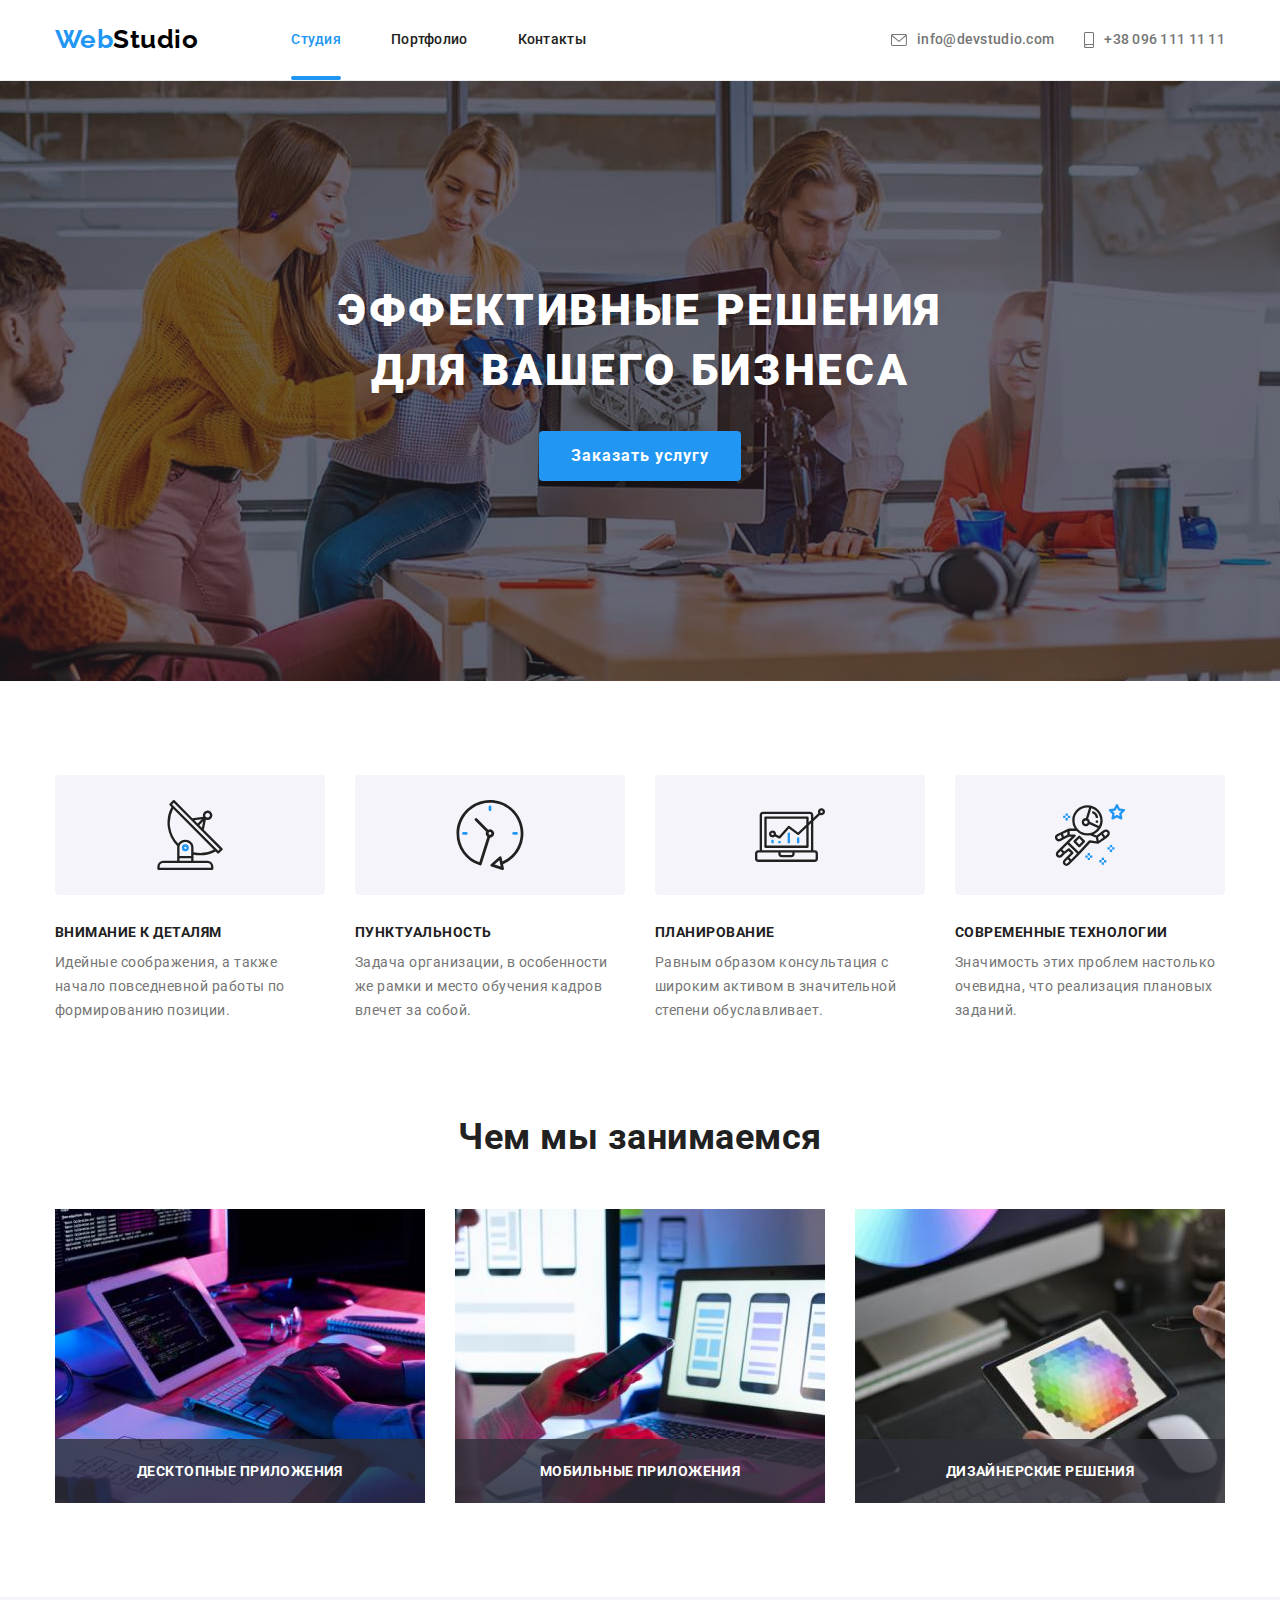
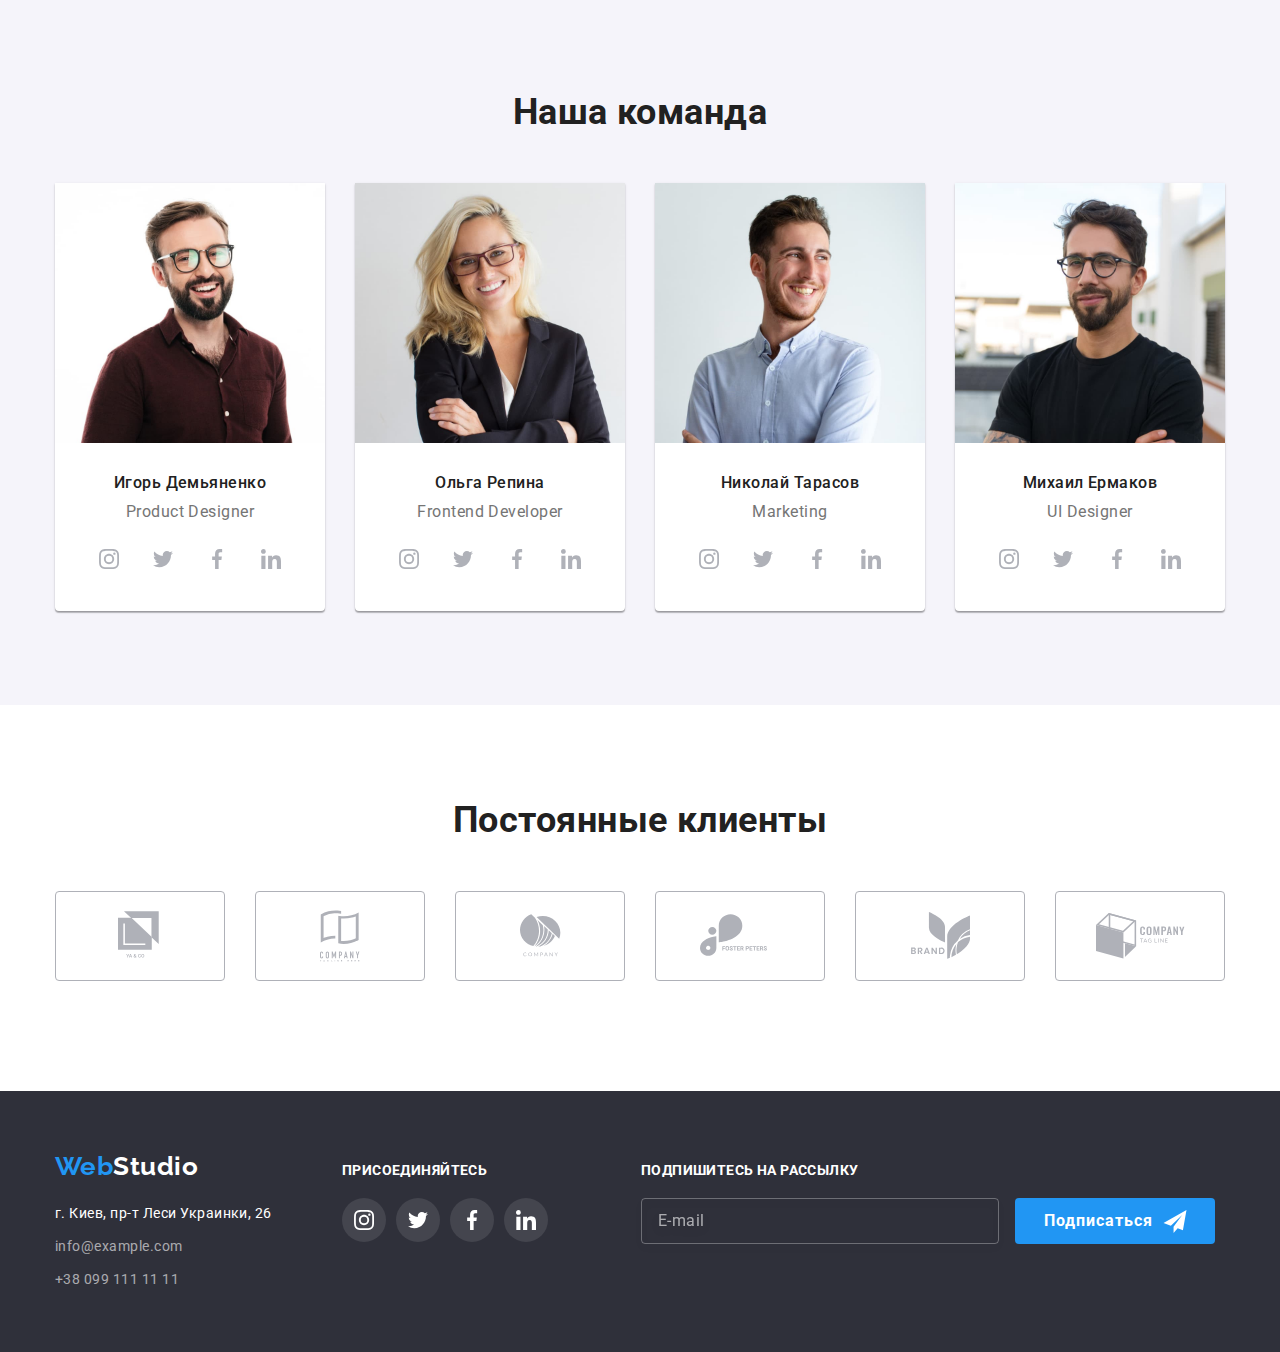
==== index.html @ d8171cb7 "Copy files from homework №6" ====
<!DOCTYPE html>
<html lang="ru">
  <head>
    <meta charset="UTF-8" />
    <meta name="viewport" content="width=device-width, initial-scale=1.0" />
    <meta http-equiv="X-UA-Compatible" content="IE=Edge" />
    <title>Студия</title>
    <link rel="preconnect" href="https://fonts.gstatic.com" />
    <link
      href="https://fonts.googleapis.com/css2?family=Raleway:wght@700&family=Roboto:wght@400;500;700;900&display=swap"
      rel="stylesheet"
    />
    <link
      rel="stylesheet"
      href="https://cdnjs.cloudflare.com/ajax/libs/modern-normalize/1.0.0/modern-normalize.min.css"
    />
    <link rel="stylesheet" href="./css/styles.css" />
  </head>

  <body>
    <header class="header">
      <div class="container">
        <nav class="navigation">
          <a class="logo" id="logo" href="#logo"
            >Web<span class="logo-studio">Studio</span></a
          >
          <ul class="navigation-list">
            <li>
              <a class="navigation-studia current" href="./index.html"
                >Студия</a
              >
            </li>
            <li>
              <a class="navigation-portfolio" href="./portfolio.html"
                >Портфолио</a
              >
            </li>
            <li>
              <a class="navigation-contacts" href="#contacts">Контакты</a>
            </li>
          </ul>
        </nav>

        <ul class="header-contacts-list">
          <li>
            <a class="header-mail" href="mailto:info@devstudio.com">
              <svg class="icon" width="16" height="12">
                <use href="./images/icons.svg#icon-mail"></use>
              </svg>
              info@devstudio.com
            </a>
          </li>
          <li>
            <a class="header-tel" href="tel:+380961111111">
              <svg class="icon" width="10" height="16">
                <use href="./images/icons.svg#icon-smartphone"></use>
              </svg>
              +38 096 111 11 11
            </a>
          </li>
        </ul>
      </div>
    </header>

    <main>
      <section class="hero">
        <div class="container">
          <h1 class="hero-title">
            Эффективные решения <br />для вашего бизнеса
          </h1>
          <button
            class="hero-button"
            type="button"
            aria-label="Форма заказа услуги"
            data-modal-open
          >
            Заказать услугу
          </button>
        </div>
      </section>

      <section class="advantages">
        <div class="container">
          <!-- Скрытый заголовок -->
          <h2 class="visually-hidden">Наши преимущества</h2>

          <ul class="advantages-list">
            <li class="observation">
              <div class="svg-container">
                <svg class="icon" width="70" height="70">
                  <use href="./images/icons.svg#icon-antenna"></use>
                </svg>
              </div>
              <h3 class="observation-title">Внимание к деталям</h3>
              <p class="observation-text">
                Идейные соображения, а также начало повседневной работы по
                формированию позиции.
              </p>
            </li>
            <li class="punctuality">
              <div class="svg-container">
                <svg class="icon" width="70" height="70">
                  <use href="./images/icons.svg#icon-clock"></use>
                </svg>
              </div>
              <h3 class="punctuality-title">Пунктуальность</h3>
              <p class="punctuality-text">
                Задача организации, в особенности же рамки и место обучения
                кадров влечет за собой.
              </p>
            </li>
            <li class="planning">
              <div class="svg-container">
                <svg class="icon" width="70" height="70">
                  <use href="./images/icons.svg#icon-diagram"></use>
                </svg>
              </div>
              <h3 class="planning-title">Планирование</h3>
              <p class="planning-text">
                Равным образом консультация с широким активом в значительной
                степени обуславливает.
              </p>
            </li>
            <li class="technologies">
              <div class="svg-container">
                <svg class="icon" width="70" height="70">
                  <use href="./images/icons.svg#icon-astronaut"></use>
                </svg>
              </div>
              <h3 class="technologies-title">Современные технологии</h3>
              <p class="technologies-text">
                Значимость этих проблем настолько очевидна, что реализация
                плановых заданий.
              </p>
            </li>
          </ul>
        </div>
      </section>

      <section class="case">
        <div class="container">
          <h2 class="case-title">Чем мы занимаемся</h2>
          <ul class="case-list">
            <li>
              <div class="thumb">
                <img src="images/programming.jpg" alt="верстка" width="370" />
              </div>

              <!-- <div class="sign"> -->
              <h3 class="sign">Десктопные приложения</h3>
              <!-- </div> -->
            </li>

            <li>
              <div class="thumb">
                <img src="images/interface.jpg" alt="адаптация" width="370" />
              </div>

              <!-- <div class="sign"> -->
              <h3 class="sign">Мобильные приложения</h3>
              <!-- </div> -->
            </li>

            <li>
              <div class="thumb">
                <img src="images/design.jpg" alt="дизайн" width="370" />
              </div>

              <!-- <div class="sign"> -->
              <h3 class="sign">Дизайнерские решения</h3>
              <!-- </div> -->
            </li>
          </ul>
        </div>
      </section>

      <section class="team">
        <div class="container">
          <h2 class="team-title">Наша команда</h2>
          <ul class="team-list">
            <li class="person">
              <div class="person-thumb">
                <img
                  class="avatar"
                  src="images/avatar-igordemyanenko.jpg"
                  alt="ава Ігорь Демьяненко"
                  width="270"
                />
              </div>

              <div class="person-container">
                <h3 class="name">Игорь Демьяненко</h3>
                <p class="position">Product Designer</p>
                <ul class="social-networks-list">
                  <li>
                    <a
                      class="svg-container"
                      href="https://www.instagram.com/"
                      target="_blank"
                      rel="noreferrer noopener"
                    >
                      <svg class="icon" width="20" height="20">
                        <use href="./images/icons.svg#icon-instagram"></use>
                      </svg>
                    </a>
                  </li>
                  <li>
                    <a
                      class="svg-container"
                      href="https://twitter.com/"
                      target="_blank"
                      rel="noreferrer noopener"
                    >
                      <svg class="icon" width="20" height="20">
                        <use href="./images/icons.svg#icon-twitter"></use>
                      </svg>
                    </a>
                  </li>
                  <li>
                    <a
                      class="svg-container"
                      href="https://www.facebook.com/"
                      target="_blank"
                      rel="noreferrer noopener"
                    >
                      <svg class="icon" width="20" height="20">
                        <use href="./images/icons.svg#icon-facebook"></use>
                      </svg>
                    </a>
                  </li>
                  <li>
                    <a
                      class="svg-container"
                      href="https://www.linkedin.com/"
                      target="_blank"
                      rel="noreferrer noopener"
                    >
                      <svg class="icon" width="20" height="20">
                        <use href="./images/icons.svg#icon-linkedin"></use>
                      </svg>
                    </a>
                  </li>
                </ul>
              </div>
            </li>

            <li class="person">
              <div class="person-thumb">
                <img
                  class="avatar"
                  src="images/avatar-olgarepina.jpg"
                  alt="ава Ольга Репина"
                  width="270"
                />
              </div>

              <div class="person-container">
                <h3 class="name">Ольга Репина</h3>
                <p class="position">Frontend Developer</p>
                <ul class="social-networks-list">
                  <li>
                    <a
                      class="svg-container"
                      href="https://www.instagram.com/"
                      target="_blank"
                      rel="noreferrer noopener"
                    >
                      <svg class="icon" width="20" height="20">
                        <use href="./images/icons.svg#icon-instagram"></use>
                      </svg>
                    </a>
                  </li>
                  <li>
                    <a
                      class="svg-container"
                      href="https://twitter.com/"
                      target="_blank"
                      rel="noreferrer noopener"
                    >
                      <svg class="icon" width="20" height="20">
                        <use href="./images/icons.svg#icon-twitter"></use>
                      </svg>
                    </a>
                  </li>
                  <li>
                    <a
                      class="svg-container"
                      href="https://www.facebook.com/"
                      target="_blank"
                      rel="noreferrer noopener"
                    >
                      <svg class="icon" width="20" height="20">
                        <use href="./images/icons.svg#icon-facebook"></use>
                      </svg>
                    </a>
                  </li>
                  <li>
                    <a
                      class="svg-container"
                      href="https://www.linkedin.com/"
                      target="_blank"
                      rel="noreferrer noopener"
                    >
                      <svg class="icon" width="20" height="20">
                        <use href="./images/icons.svg#icon-linkedin"></use>
                      </svg>
                    </a>
                  </li>
                </ul>
              </div>
            </li>

            <li class="person">
              <div class="person-thumb">
                <img
                  class="avatar"
                  src="images/avatar-nikolaytarasov.jpg"
                  alt="ава Николай Тарасов"
                  width="270"
                />
              </div>

              <div class="person-container">
                <h3 class="name">Николай Тарасов</h3>
                <p class="position">Marketing</p>
                <ul class="social-networks-list">
                  <li>
                    <a
                      class="svg-container"
                      href="https://www.instagram.com/"
                      target="_blank"
                      rel="noreferrer noopener"
                    >
                      <svg class="icon" width="20" height="20">
                        <use href="./images/icons.svg#icon-instagram"></use>
                      </svg>
                    </a>
                  </li>
                  <li>
                    <a
                      class="svg-container"
                      href="https://twitter.com/"
                      target="_blank"
                      rel="noreferrer noopener"
                    >
                      <svg class="icon" width="20" height="20">
                        <use href="./images/icons.svg#icon-twitter"></use>
                      </svg>
                    </a>
                  </li>
                  <li>
                    <a
                      class="svg-container"
                      href="https://www.facebook.com/"
                      target="_blank"
                      rel="noreferrer noopener"
                    >
                      <svg class="icon" width="20" height="20">
                        <use href="./images/icons.svg#icon-facebook"></use>
                      </svg>
                    </a>
                  </li>
                  <li>
                    <a
                      class="svg-container"
                      href="https://www.linkedin.com/"
                      target="_blank"
                      rel="noreferrer noopener"
                    >
                      <svg class="icon" width="20" height="20">
                        <use href="./images/icons.svg#icon-linkedin"></use>
                      </svg>
                    </a>
                  </li>
                </ul>
              </div>
            </li>

            <li class="person">
              <div class="person-thumb">
                <img
                  class="avatar"
                  src="images/avatar-mihailermakov.jpg"
                  alt="ава Михаил Ермаков"
                  width="270"
                />
              </div>

              <div class="person-container">
                <h3 class="name">Михаил Ермаков</h3>
                <p class="position">UI Designer</p>
                <ul class="social-networks-list">
                  <li>
                    <a
                      class="svg-container"
                      href="https://www.instagram.com/"
                      target="_blank"
                      rel="noreferrer noopener"
                    >
                      <svg class="icon" width="20" height="20">
                        <use href="./images/icons.svg#icon-instagram"></use>
                      </svg>
                    </a>
                  </li>
                  <li>
                    <a
                      class="svg-container"
                      href="https://twitter.com/"
                      target="_blank"
                      rel="noreferrer noopener"
                    >
                      <svg class="icon" width="20" height="20">
                        <use href="./images/icons.svg#icon-twitter"></use>
                      </svg>
                    </a>
                  </li>
                  <li>
                    <a
                      class="svg-container"
                      href="https://www.facebook.com/"
                      target="_blank"
                      rel="noreferrer noopener"
                    >
                      <svg class="icon" width="20" height="20">
                        <use href="./images/icons.svg#icon-facebook"></use>
                      </svg>
                    </a>
                  </li>
                  <li>
                    <a
                      class="svg-container"
                      href="https://www.linkedin.com/"
                      target="_blank"
                      rel="noreferrer noopener"
                    >
                      <svg class="icon" width="20" height="20">
                        <use href="./images/icons.svg#icon-linkedin"></use>
                      </svg>
                    </a>
                  </li>
                </ul>
              </div>
            </li>
          </ul>
        </div>
      </section>
    </main>

    <section class="clients">
      <div class="container">
        <h2 class="clients-title">Постоянные клиенты</h2>
        <ul class="clients-list">
          <li>
            <a
              class="svg-container"
              href=""
              target="_blank"
              rel="noreferrer noopener"
            >
              <svg class="icon" width="45" height="50">
                <use href="./images/icons.svg#logo-yaco"></use>
              </svg>
            </a>
          </li>
          <li>
            <a
              class="svg-container"
              href=""
              target="_blank"
              rel="noreferrer noopener"
            >
              <svg class="icon" width="40" height="52">
                <use href="./images/icons.svg#logo-tagline-here"></use>
              </svg>
            </a>
          </li>
          <li>
            <a
              class="svg-container"
              href=""
              target="_blank"
              rel="noreferrer noopener"
            >
              <svg class="icon" width="41" height="43">
                <use href="./images/icons.svg#logo-company"></use>
              </svg>
            </a>
          </li>
          <li>
            <a
              class="svg-container"
              href=""
              target="_blank"
              rel="noreferrer noopener"
            >
              <svg class="icon" width="80" height="43">
                <use href="./images/icons.svg#logo-foster-peters"></use>
              </svg>
            </a>
          </li>
          <li>
            <a
              class="svg-container"
              href=""
              target="_blank"
              rel="noreferrer noopener"
            >
              <svg class="icon" width="59" height="47">
                <use href="./images/icons.svg#logo-brand"></use>
              </svg>
            </a>
          </li>
          <li>
            <a
              class="svg-container"
              href=""
              target="_blank"
              rel="noreferrer noopener"
            >
              <svg class="icon" width="89" height="46">
                <use href="./images/icons.svg#logo-tag-line"></use>
              </svg>
            </a>
          </li>
        </ul>
      </div>
    </section>

    <footer class="footer" id="contacts">
      <div class="container">
        <div class="address-container">
          <a class="logo" href="#logo"
            >Web<span class="logo-studio">Studio</span>
          </a>
          <address class="address">
            г. Киев, пр-т Леси Украинки, 26
            <ul class="footer-contacts-list">
              <li>
                <a class="address-mail" href="mailto:info@example.com">
                  info@example.com
                </a>
              </li>
              <li>
                <a class="address-tel" href="tel:+380991111111">
                  +38 099 111 11 11
                </a>
              </li>
            </ul>
          </address>
        </div>
        <div class="agitation-container">
          <p class="agitation-title"><b>Присоединяйтесь</b></p>
          <ul class="social-networks-list">
            <li>
              <a
                class="svg-container"
                href="https://www.instagram.com/"
                target="_blank"
                rel="noreferrer noopener"
              >
                <svg class="icon" width="20" height="20">
                  <use href="./images/icons.svg#icon-instagram"></use>
                </svg>
              </a>
            </li>
            <li>
              <a
                class="svg-container"
                href="https://twitter.com/"
                target="_blank"
                rel="noreferrer noopener"
              >
                <svg class="icon" width="20" height="20">
                  <use href="./images/icons.svg#icon-twitter"></use>
                </svg>
              </a>
            </li>
            <li>
              <a
                class="svg-container"
                href="https://www.facebook.com/"
                target="_blank"
                rel="noreferrer noopener"
              >
                <svg class="icon" width="20" height="20">
                  <use href="./images/icons.svg#icon-facebook"></use>
                </svg>
              </a>
            </li>
            <li>
              <a
                class="svg-container"
                href="https://www.linkedin.com/"
                target="_blank"
                rel="noreferrer noopener"
              >
                <svg class="icon" width="20" height="20">
                  <use href="./images/icons.svg#icon-linkedin"></use>
                </svg>
              </a>
            </li>
          </ul>
        </div>
        <div class="form-container">
          <p class="agitation-title"><b>Подпишитесь на рассылку</b></p>
          <form class="sign-form">
            <input
              class="sign-email"
              type="email"
              name="email"
              placeholder="E-mail"
            />
            <button class="btn-sign" type="submit" aria-label="Подписаться">
              Подписаться
              <span class="sign-icon">
                <svg class="icon" width="24" height="23">
                  <use href="./images/icons.svg#icon-send" />
                </svg>
              </span>
            </button>
          </form>
        </div>
      </div>
    </footer>

    <div class="backdrop is-hidden" data-modal>
      <div class="modal">
        <button
          class="btn-close"
          type="button"
          aria-label="Закрытие модального окна"
          data-modal-close
        >
          <svg class="icon" width="18" height="18">
            <use href="./images/icons.svg#btn-close"></use>
          </svg>
        </button>
        <h2 class="title">Оставьте свои данные, мы вам перезвоним</h2>
        <form class="modal-form">
          <label class="label" for="modal-name">Имя</label>
          <div class="group">
            <input type="text" name="name" id="modal-name" />
            <svg class="icon" width="18" height="18">
              <use href="./images/icons.svg#icon-form-person" />
            </svg>
          </div>

          <label class="label" for="modal-telephone">Телефон</label>
          <div class="group">
            <input type="tel" name="telephone" id="modal-telephone" />
            <svg class="icon" width="18" height="18">
              <use href="./images/icons.svg#icon-form-phone" />
            </svg>
          </div>

          <label class="label" for="modal-email">Почта</label>
          <div class="group">
            <input type="email" name="email" id="modal-email" />
            <svg class="icon" width="18" height="18">
              <use href="./images/icons.svg#icon-form-email" />
            </svg>
          </div>

          <label class="label" for="modal-comments">Комментарий</label>
          <div class="group">
            <textarea
              class="comments"
              name="comments"
              id="modal-comments"
              cols="30"
              rows="10"
              placeholder="Введите текст"
            ></textarea>
          </div>
          <div class="group-checkbox">
            <label>
              <input
                class="checkbox-agreement visually-hidden"
                type="checkbox"
                name="checkbox"
                id="agreement"
              />
              <svg class="check-icon" width="16" height="15">
                <use href="./images/icons.svg#icon-checked" />
              </svg>
              <span>
                Соглашаюсь с рассылкой и принимаю
                <a class="agreement-link" href="">Условия договора</a>
              </span>
            </label>
          </div>
          <button class="btn-submit" type="submit">Отправить</button>
        </form>
      </div>
    </div>

    <script src="./js/modal.js"></script>
  </body>
</html>
---- css/styles.css ----
/*
 * Декларирование переменных 
 */
:root {
  /* Набор основной цветовой гаммы фона и текста */
  --accent-color: #2196f3;
  --current-bg-color: #2196f3;
  --current-txt-color: #fff;
  --main-txt-color: #212121;
  --secondary-txt-color: #757575;
  --third-txt-color: rgba(255, 255, 255, 0.6);
  --main-bg-color: #fff;
  --secondary-bg-color: #2f303a;
  --third-bg-color: #f5f4fa;

  /* Имена и семейство используемых шрифтов */
  --main-font-name: 'Roboto';
  --main-font-family: sans-serif;
  --secondary-font-name: 'Raleway';
  --secondary-font-family: sans-serif;

  /* Параметры для использования трансфомации */
  --delay: 250ms;
  --time-function: cubic-bezier(0.4, 0, 0.2, 1);
}

/*
 * Общие стили 
 */

/* Невидимость */
.visually-hidden {
  position: absolute;
  width: 1px;
  height: 1px;
  margin: -1px;
  border: 0;
  padding: 0;
  white-space: nowrap;
  clip-path: inset(100%);
  clip: rect(0 0 0 0);
  overflow: hidden;
}

/* Задаем тип и параметры линии обводки при фокусе для всех активных елементов по умолчанию */
*:focus {
  outline-width: 1px;
  outline-style: dotted;
  outline-color: var(--accent-color);
}

/* Снятие подчеркивания с ссылок*/
a {
  text-decoration: none;
}

h1,
h2,
h3,
p {
  margin-top: 0;
  margin-bottom: 0;
}

img {
  display: block;
  max-width: 100%;
}

/* Точечное снятие маркера со списков */
.navigation-list,
.header-contacts-list,
.advantages-list,
.case-list,
.team-list,
.footer-contacts-list,
.portfolio-button-list,
.portfolio-work-list {
  margin: 0;
  padding: 0;
  list-style: none;
}

/* Задания базовых свойств елементам страниц */
body {
  font-family: var(--main-font-name), var(--main-font-family);
  font-style: normal;
  letter-spacing: 0.03em;
  color: var(--main-txt-color);
  background-color: var(--main-bg-color);
}

/* Задаем секциям, футеру и хедеру максимальной ширины */
section,
header,
footer {
  max-width: 1600px;
}

/* Задаем секциям вертикальные паддинги согласно макету */
section {
  padding-top: 94px;
  padding-bottom: 94px;
}

/* Задаем всем кнопкам тип курсора при наведении */
button {
  cursor: pointer;
}

/* Задание базовых значений блочной модели основному контейнеру секций */
.container {
  width: 1200px;
  margin-left: auto;
  margin-right: auto;
  padding-left: 15px;
  padding-right: 15px;
}

/*
 * Оформление стилей страниц 
 */

/* Задание фона блоку footer */
.footer {
  background-color: var(--secondary-bg-color);
}

/* Задание фона блоку hero */
.hero {
  background-color: #c4c4c4;
  background-image: linear-gradient(
      to right,
      rgba(47, 48, 58, 0.4),
      rgba(47, 48, 58, 0.4)
    ),
    url('../images/img-bg-hero.jpg');
  background-size: cover;
  background-position: center;
  background-repeat: no-repeat;
}

/* Задание фона блоку team */
.team {
  background-color: var(--third-bg-color);
}

/* Оформление логотипа в header и footer */
.logo {
  font-family: var(--secondary-font-name), var(--secondary-font-family);
  font-weight: 700;
  font-size: 26px;
  line-height: 1.19;
  color: var(--accent-color);
}

.header .logo-studio {
  color: #000;
}

.footer .logo-studio {
  color: #fff;
}

/* оформление flex-ом и позиционирование навигации в header */
.navigation-list {
  display: flex;
  margin-left: 93px;
}

/* установка меджуелементных интервалов навигации и контактов в header */
.navigation-list li:not(:first-child) {
  margin-left: 50px;
}

.header-contacts-list li:not(:first-child) {
  margin-left: 30px;
}

/* оформление flex-ом и позиционирование контактов в header */
.header-contacts-list {
  display: flex;
  margin-left: auto;
}

.header-contacts-list .header-mail,
.header-contacts-list .header-tel {
  display: flex;
  align-items: center;
}

/* Оформление лого и навигации в header flex-ом в один ряд */
.navigation {
  display: flex;
  align-items: center;
}

/* Оформление всех елементов header в одну строку через Flex */
.header > .container {
  display: flex;
  padding-top: 0;
  padding-bottom: 0;
  align-items: center;
}

/* Оформление вертикальных отступов логотипа в header */
.header .logo {
  margin-top: 24px;
  margin-bottom: 25px;
}

/* Оформление текста из навигации в header*/
.navigation-list a {
  display: block;
  font-weight: 500;
  font-size: 14px;
  line-height: 1.14;
  letter-spacing: 0.02em;
  color: var(--main-txt-color);
}

/* Добавление эффекта текущей страницы в навигации */
.navigation-studia.current,
.navigation-portfolio.current {
  color: var(--accent-color);
}

/* Оформление ссылок контактной информации (почта, телефон) в header */
.header-contacts-list a {
  font-weight: 500;
  font-size: 14px;
  line-height: 1.14;
  letter-spacing: 0.02em;
  color: var(--secondary-txt-color);
}

/* Добавление эффектов hover и focus для навигации и ссылок контактов в header и footer */
.navigation-list a:hover,
.navigation-list a:focus,
.header-contacts-list a:hover,
.header-contacts-list a:focus,
.footer-contacts-list a:hover,
.footer-contacts-list a:focus {
  color: var(--accent-color);
}

.navigation-list a,
.header-contacts-list a,
.footer-contacts-list a {
  transition: color var(--delay) var(--time-function);
}

/* Добавление нижнего подчеркивания в header */
.header {
  border-bottom: 1px solid #ececec;
}

/* Задание вертикальных отступов в hero */
.hero {
  padding-top: 200px;
  padding-bottom: 200px;
}

/* Оформление заголовка в секции hero */
.hero-title {
  margin-bottom: 30px;
  font-weight: 900;
  font-size: 44px;
  line-height: 1.36;
  letter-spacing: 0.06em;
  color: #fff;
  text-align: center;
  text-transform: uppercase;
}

/* Оформление кнопки "Заказать услугу" в секции hero */
.hero-button {
  display: block;
  margin-left: auto;
  margin-right: auto;
  padding: 10px 32px;
  font-weight: 700;
  font-size: 16px;
  line-height: 1.88;
  letter-spacing: 0.06em;
  color: var(--current-txt-color);
  text-align: center;
  background-color: var(--current-bg-color);
  border: none;
  border-radius: 4px;
  box-sizing: border-box;
  box-shadow: 0px 4px 4px rgba(0, 0, 0, 0.15);
}

/* Обнуление верхнего отступа в секции Наши преимущества */
.advantages {
  padding-bottom: 0;
}

/* Выстраивание горизонтально кентента секции Наши преимущества */
.advantages-list {
  display: flex;
}

/* Задание ширины блока с описанием преимуществ*/
.advantages-list > li {
  width: 270px;
}

/* Задание отступов между блоками с описанием преимуществ */
.advantages-list > li:not(:first-child) {
  margin-left: 30px;
}

/* Задание отступа в заголовке */
.advantages-list h3 {
  margin-bottom: 10px;
}

/* Оформление подзаголовков в секции "Наши преимущества" */
.observation-title,
.punctuality-title,
.planning-title,
.technologies-title {
  font-weight: 700;
  font-size: 14px;
  line-height: 1.14;
  text-transform: uppercase;
}

/* Оформление текста в секции "Наши преимущества" */
.advantages-list p {
  font-weight: 400;
  font-size: 14px;
  line-height: 1.71;
  color: var(--secondary-txt-color);
}

/* Нижний отступ от заголовков Чем мы занимаемся и Наша команда */
.case-title,
.team-title,
.clients-title {
  margin-bottom: 50px;
}

/* Выравнивание горизонтально кентента Чем мы занимаемся */
.case-list {
  display: flex;
  justify-content: space-between;
}

/* Текстовое формление заголовков в секциях "Чем мы занимаемся" и "Наша команда" */
.case-title,
.team-title,
.clients-title {
  font-weight: 700;
  font-size: 36px;
  line-height: 1.17;
  text-align: center;
}

/* Разметка сетки с карточкамы сотрудников в Студия */
.team-list {
  /* Расстояние между карточками работников (наша команда) в Студия */
  --person-set-gap: 30px;

  display: flex;
  flex-wrap: wrap;
  margin-top: calc(-1 * var(--person-set-gap));
  margin-left: calc(-1 * var(--person-set-gap));
}

/* Оформление карточки сотрудника */
.team-list > .person {
  flex-basis: calc(100% / 4 - var(--person-set-gap));
  margin-top: var(--person-set-gap);
  margin-left: var(--person-set-gap);
  background-color: #fff;
  box-shadow: 0px 1px 3px rgba(0, 0, 0, 0.12), 0px 1px 1px rgba(0, 0, 0, 0.14),
    0px 2px 1px rgba(0, 0, 0, 0.2);
  border-radius: 0px 0px 4px 4px;
}

/* Оформление вертикальных отступов текстовой части карточки */
.person .person-container {
  padding: 30px 32px;
}

/* Оформление имен в секции "Наша команда" */
.person .name {
  margin-bottom: 10px;
  font-weight: 500;
  font-size: 16px;
  line-height: 1.19;
  text-align: center;
}

/* Оформление именования должностей в секции "Наша команда" */
.person .position {
  margin-bottom: 16px;
  font-weight: 400;
  font-size: 16px;
  line-height: 1.19;
  color: var(--secondary-txt-color);
  text-align: center;
}

/* Выстраивание кнопок в портфолио в ряд с помощью flex */
.portfolio-button-list {
  display: flex;
  justify-content: center;
  margin-bottom: 50px;
}

/* Базовое оформление кнопок секции "Портфолио" на странице Портфолио */
.portfolio-button-list button {
  padding: 6px 22px;
  font-weight: 500;
  font-size: 16px;
  line-height: 1.63;
  letter-spacing: 0.03em;
  color: var(--main-txt-color);
  text-align: center;
  background-color: var(--third-bg-color);
  border-style: none;
  border-radius: 4px;
  box-shadow: none;
  transition: background-color var(--delay) var(--time-function),
    color var(--delay) var(--time-function),
    box-shadow var(--delay) var(--time-function);
}

/* Стилизация активированной кнопки "Все" секции "Портфолио" */
/* .portfolio-button-list .button-all {
  color: var(--current-txt-color);
  background-color: var(--current-bg-color);
  border-radius: 4px;
  box-shadow: 0px 3px 1px rgba(0, 0, 0, 0.1), 0px 1px 2px rgba(0, 0, 0, 0.08),
    0px 2px 2px rgba(0, 0, 0, 0.12);
} */

/* Задание интервалов между кнопок секции "Портфолио" */
.portfolio-button-list > li:not(:last-child) {
  margin-right: 8px;
}

/* Добавление эффектов hover и focus кнопкам секции "Портфолио" */
.portfolio-button-list button:hover,
.portfolio-button-list button:focus {
  color: var(--current-txt-color);
  background-color: var(--current-bg-color);
  box-shadow: 0px 3px 1px rgba(0, 0, 0, 0.1), 0px 1px 2px rgba(0, 0, 0, 0.08),
    0px 2px 2px rgba(0, 0, 0, 0.12);
}

.portfolio-button-list button:focus {
  outline: 1px dotted #000;
}

/* Текстовое оформление названий выполненых работ секции "Портфолио" */
.portfolio-work-list .title {
  margin-bottom: 4px;
  font-weight: 700;
  font-size: 18px;
  line-height: 2;
  letter-spacing: 0.06em;
  color: var(--main-txt-color);
}

/* Текстовое оформление именования категории выполненых работ секции "Портфолио" */
.portfolio-work-list .type {
  font-weight: 400;
  font-size: 16px;
  line-height: 1.88;
  color: var(--secondary-txt-color);
}

/* Разметка сетки с карточкамы выполненных работ в Портфолио */
.portfolio-work-list {
  /* Расстояние между карточками в Портфолио */
  --card-set-gap: 30px;

  display: flex;
  flex-wrap: wrap;
  margin-top: calc(-1 * var(--card-set-gap));
  margin-left: calc(-1 * var(--card-set-gap));
}

/* Оформление карточки работы*/
.portfolio-work-list > .card {
  flex-basis: calc(100% / 3 - var(--card-set-gap));
  margin-top: var(--card-set-gap);
  margin-left: var(--card-set-gap);
  background-color: #fff;
}

/* Отступы текста в карточке */
.card .card-container {
  padding: 20px 24px;
  border: 1px solid #eee;
  border-top: none;
}

/* Задаем ссылкам карточек в портфолио блочный тип, чтоб использовать украшательства */
.card > .card-link {
  display: block;
  transition: box-shadow var(--delay) var(--time-function);
}

/* Оформленеие вертикальных отступов основного контейнера в footer */
.footer {
  padding-top: 60px;
  padding-bottom: 60px;
}

/* Оформление вертикальных отступов между текстом в footer */
.footer .logo {
  display: inline-block;
  margin-bottom: 20px;
}

.footer-contacts-list > li {
  margin-top: 9px;
}

/* Текстовое оформление елементов адреса в footer */
.address {
  font-style: normal;
  font-weight: 400;
  font-size: 14px;
  line-height: 1.71;
  color: #fff;
}

.address-container {
  margin-right: 70px;
}

/* Текстовое оформление контактных ссылок в footer */
.footer-contacts-list a {
  font-weight: 400;
  font-size: 14px;
  line-height: 1.71;
  color: var(--third-txt-color);
}

/* Задаем flex и центрирование контейнерам с иконками из svg-спрайта */
.advantages .svg-container,
.person-container .svg-container,
.clients .svg-container,
.footer .svg-container {
  display: flex;
  justify-content: center;
  align-items: center;
}

/* Задание параметров контейнера с иконками преимуществ */
.advantages .svg-container {
  width: 270px;
  height: 120px;
  margin-bottom: 30px;
  background-color: var(--third-bg-color);
  border-radius: 4px;
  border: none;
}

/* Фофрмление горизонтального размещения контейнеров с иконками сецсетей/лого клиентов */
.social-networks-list,
.clients-list {
  display: flex;
  justify-content: space-between;
  padding: 0;
  list-style: none;
}

/* Задание параметров контейнера с иконками соцсетей в карточках сотрудников */
.person-container .svg-container {
  width: 44px;
  height: 44px;
  background-color: transparent;
  border: none;
  border-radius: 50%;
  color: #afb1b8;
  transition: background-color var(--delay) var(--time-function),
    color var(--delay) var(--time-function);
}

/* Эффекты смены цвета и фона при ховере и фокусе */
.person-container .svg-container:hover,
.person-container .svg-container:focus {
  color: var(--current-txt-color);
  background-color: var(--accent-color);
}

/* Задание параметров контейнера с лого постоянных клиентов */
.clients .svg-container {
  width: 170px;
  height: 90px;
  color: #afb1b8;
  background-color: transparent;
  border-radius: 4px;
  border: 1px solid #afb1b8;
  transition: color var(--delay) var(--time-function),
    border-color var(--delay) var(--time-function);
}

/* Задаем смену цвета лого и рамки при hover и focus */
.clients-list .svg-container:hover,
.clients-list .svg-container:focus {
  color: var(--accent-color);
  border-color: var(--accent-color);
}

/* Снимаем рамку выделения при focus на тех елементах где происходят явные цветовые изменения */
.portfolio-button-list button:focus,
.person-container .svg-container:focus,
.clients-list .svg-container:focus,
.card > .card-link:focus,
.footer .svg-container:focus {
  outline: none;
}

/* Подтягивания цвета иконок (цвет зависит от состояния контейнера в конкретный момент) */
.btn-close > .icon,
.header-mail .icon,
.header-tel .icon,
.person-container .icon,
.footer .icon,
.clients-list .icon {
  fill: currentColor;
}

/* Задания отступа */
.header-mail .icon,
.header-tel .icon {
  margin-right: 10px;
}

/* Задание размеров и верхнего отступа контейнеру ПРИСОЕДИНЯЙТЕСЬ в footer */
.footer .agitation-container {
  width: 206px;
  max-height: 80px;
  margin-right: 93px;
}

/* Окультуривание слова ПРИСОЕДИНЯЙТЕСЬ */
.footer .agitation-title {
  margin-bottom: 20px;
  font-weight: 400;
  font-size: 14px;
  line-height: 1.143;
  letter-spacing: 0.03em;
  text-transform: uppercase;
  color: var(--current-txt-color);
}

/* Обнуление вертикальных margin списка соцсетей в footer */
.footer .social-networks-list {
  margin-top: 0;
  margin-bottom: 0;
}

/* Задание параметров контейнеру с иконками сецсетей в footer */
.footer .svg-container {
  width: 44px;
  height: 44px;
  color: var(--current-txt-color);
  background-color: rgba(255, 255, 255, 0.1);
  border: none;
  border-radius: 50%;
  transition: background-color var(--delay) var(--time-function);
}

/* Эффект смены беграунд-фона при ховере и фокусе */
.footer .svg-container:hover,
.footer .svg-container:focus {
  background-color: var(--accent-color);
}

/* Задаем flex контейнеру в footer чтоб разделить контент на 2 части по горизонтали */
.footer .container {
  display: flex;
  flex-wrap: wrap;
  align-items: baseline;
}

/* Эффект тени при ховере и фокусе на карточке в портфолио */
.card > .card-link:hover,
.card > .card-link:focus {
  box-shadow: 0px 1px 1px rgba(0, 0, 0, 0.12), 0px 4px 4px rgba(0, 0, 0, 0.06),
    1px 4px 6px rgba(0, 0, 0, 0.16);
}

/* Позиционирование и оформление подчеркивание текущей страницы*/
.navigation-studia.current,
.navigation-portfolio.current,
.navigation-contacts.current {
  position: relative;
}

.navigation-studia.current::after,
.navigation-portfolio.current::after,
.navigation-contacts.current::after {
  position: absolute;
  left: 0;
  bottom: 0;
  transform: translateY(calc(100% + 28px));
  display: block;
  width: 100%;
  height: 4px;
  content: '';
  background-color: var(--accent-color);
  border-radius: 2px;
}

/* Позиционирование и оформление подписи картинок Чем мы занимаемся */
.case-list li {
  position: relative;
}

.case-list .sign {
  position: absolute;
  left: 0;
  bottom: 0;
  display: inline-block;
  padding-top: 24px;
  padding-bottom: 24px;
  width: 100%;

  font-weight: 700;
  font-size: 14px;
  line-height: 1.143;
  letter-spacing: 0.03em;
  text-transform: uppercase;
  text-align: center;
  color: var(--current-txt-color);
  background: rgba(47, 48, 58, 0.8);
}

/* Оформление заднего фона модалки */
.backdrop {
  position: fixed;
  top: 0;
  left: 0;
  width: 100vw;
  height: 100vh;
  background-color: rgba(0, 0, 0, 0.2);
  opacity: 1;
  transition: opacity var(--delay) var(--time-function);
}

.backdrop.is-hidden {
  visibility: hidden;
  opacity: 0;
  pointer-events: none;
}

/* Оформление модального окна */
.backdrop.is-hidden .modal {
  transform: translate(-50%, -50%) scale(0.8);
}

.modal {
  position: absolute;
  top: 50%;
  left: 50%;
  transform: translate(-50%, -50%) scale(1);
  min-width: 528px;
  min-height: 581px;
  padding: 40px;
  background-color: var(--main-bg-color);
  box-shadow: 0px 1px 3px rgba(0, 0, 0, 0.12), 0px 1px 1px rgba(0, 0, 0, 0.14),
    0px 2px 1px rgba(0, 0, 0, 0.2);
  border-radius: 4px;
  transition: transform var(--delay) var(--time-function);
}

/* Оформление кнопки Закрыть на модальном окне */
.modal .btn-close {
  position: absolute;
  top: 0;
  right: 0;
  transform: translate(-8px, 8px);
  display: flex;
  justify-content: center;
  align-items: center;
  padding: 0;
  width: 30px;
  height: 30px;
  color: #000;
  background-color: transparent;
  border: 1px solid rgba(0, 0, 0, 0.1);
  border-radius: 50%;
  transition: color var(--delay) var(--time-function);
}

/* Позиционирование и оформление оверлея карточек в портфолио */
.card-thumb {
  position: relative;
  overflow: hidden;
}

.card-overlay {
  position: absolute;
  top: 0;
  left: 0;
  transform: translateY(100%);
  transition: transform var(--delay) var(--time-function);
  display: inline-block;
  width: 100%;
  height: 100%;
  padding: 63px 24px;

  /* background-color: rgba(33, 150, 243, 0.9); */
  background-color: var(--current-bg-color);
  opacity: 0.9;
}

.card-link:hover .card-overlay,
.card-link:focus .card-overlay {
  transform: translateY(0);
}

/* Оформление текста на оверлее карточек в портфолио */
.card-overlay > .describe {
  font-weight: 400;
  font-size: 18px;
  line-height: 1.556;
  letter-spacing: 0.03em;
  color: var(--current-txt-color);
}

/* Оформление поля ввода ел.почты в форме на подписку в футере */
.sign-form > .sign-email {
  padding-left: 16px;
  padding-right: 16px;
  width: 358px;
  height: 46px;
  font-weight: 400;
  font-size: 16px;
  line-height: 1.25;
  letter-spacing: 0.03em;
  color: var(--current-txt-color);
  background-color: transparent;
  border: 1px solid rgba(255, 255, 255, 0.3);
  filter: drop-shadow(0px 4px 4px rgba(0, 0, 0, 0.15));
  border-radius: 4px;
  transition: border-color var(--delay) var(--time-function);
}

.sign-form > .sign-email::placeholder {
  color: var(--third-txt-color);
}

/* Добавление еффекта ховера на поле ввода ел.почты в форме на подписку в футере */
.sign-form > .sign-email:hover {
  border-color: var(--accent-color);
}

/* Оформление кнопки в форме на подписку в футере */
.sign-form > .btn-sign {
  display: inline-flex;
  justify-content: center;
  align-items: center;
  margin-left: 12px;
  padding: 0;
  width: 200px;
  height: 46px;
  font-weight: 700;
  font-size: 16px;
  line-height: 1.875px;
  letter-spacing: 0.06em;
  color: var(--current-txt-color);
  background-color: var(--current-bg-color);
  border: none;
  border-radius: 4px;
  transition: box-shadow var(--delay) var(--time-function);
}

.btn-sign > .sign-icon {
  margin-left: 10px;
  color: var(--current-txt-color);
}

/* Добавление еффекта ховера на кнопку в форме на подписку в футере */
.sign-form > .btn-sign:hover {
  box-shadow: 0px 4px 4px rgba(0, 0, 0, 0.15);
}

/* Добавление еффекта ховера и фокуса на кнопку закрытия ("крестик") в модалке */
.modal .btn-close:hover,
.modal .btn-close:focus {
  color: var(--accent-color);
}

/* Оформление заголовка в модалке */
.modal .title {
  margin-bottom: 12px;
  font-weight: 700;
  font-size: 20px;
  line-height: 1.15;
  text-align: center;
  letter-spacing: 0.03em;
}

/* Оформление кнопки Отправить в модалке */
.modal-form > .btn-submit {
  display: block;
  margin: 30px auto 0;
  padding: 0;
  width: 200px;
  height: 50px;

  font-weight: 700;
  font-size: 16px;
  line-height: 1.875;
  letter-spacing: 0.06em;
  color: var(--current-txt-color);
  background-color: var(--current-bg-color);
  border: none;
  border-radius: 4px;

  box-shadow: none;
  transition: background-color var(--delay) var(--time-function),
    box-shadow var(--delay) var(--time-function);
}

/* Добавление еффекта ховера и фокуса на кнопку Отправить в модалке */
.modal-form > .btn-submit:hover,
.modal-form > .btn-submit:focus {
  background-color: #188ce8;
  box-shadow: 0px 4px 4px rgba(0, 0, 0, 0.15);
}

/* Оформление меток над полями ввода в модалке */
.modal-form > .label {
  display: block; /**/
  margin-bottom: 4px;
  font-weight: 400;
  font-size: 12px;
  line-height: 1.167;
  letter-spacing: 0.01em;
  color: var(--secondary-txt-color);
}

/* Оформление полей ввода в модалке */
.modal-form input[name='name'],
.modal-form input[name='telephone'],
.modal-form input[name='email'],
.modal-form textarea[name='comments'] {
  width: 100%;

  font-weight: 400;
  font-size: 14px;
  line-height: 1.714;
  letter-spacing: 0.03em;

  color: var(--secondary-txt-color);
  border: 1px solid rgba(33, 33, 33, 0.2);
  border-radius: 4px;
  transition: color var(--delay) var(--time-function),
    border-color var(--delay) var(--time-function);
}

.modal-form input[name='name'],
.modal-form input[name='telephone'],
.modal-form input[name='email'] {
  padding: 12px 16px 12px 42px;
  height: 40px;
}

.modal-form textarea[name='comments'] {
  display: block;
  padding: 12px 16px;
  height: 120px;
  resize: none;
}

.modal-form textarea[name='comments']::placeholder {
  font-weight: 400;
  font-size: 12px;
  line-height: 1.167;
  letter-spacing: 0.01em;
  color: rgba(117, 117, 117, 0.5);
}

/* Позиционирование иконок в полях ввода */
.modal-form .group {
  position: relative;
  margin-bottom: 10px;
}

.modal-form input[name='name'] + .icon,
.modal-form input[name='telephone'] + .icon,
.modal-form input[name='email'] + .icon {
  position: absolute;
  top: 50%;
  left: 12px;
  transform: translateY(-50%);
  transition: fill var(--delay) var(--time-function);
}

/* Оформление кастомного чекбокса и его анимации с ховером и фокусом*/
.modal-form .group-checkbox {
  margin-top: 20px;
  font-weight: 400;
  font-size: 14px;
  line-height: 1.714;
  letter-spacing: 0.03em;
  color: var(--secondary-txt-color);
  text-align: center;
}

.group-checkbox .agreement-link {
  color: var(--accent-color);
  text-decoration-line: underline;
}

.modal-form .group:hover input,
.modal-form .group:focus-within input {
  border-color: var(--accent-color);
}

.modal-form .group:hover .icon,
.modal-form .group:focus-within .icon {
  fill: var(--accent-color);
}

.modal-form .group:hover textarea,
.modal-form .group:focus-within textarea {
  border-color: var(--accent-color);
}

.group-checkbox .check-icon {
  margin-right: 8px;
  fill: var(--accent-color);
  background-color: transparent;
  border: 2px solid black;
  border-radius: 2px;
  transition: border-color var(--delay) var(--time-function);
  cursor: pointer;
}

.check-icon use {
  display: none;
}

.checkbox-agreement:checked + .check-icon {
  border: none;
}

.checkbox-agreement:checked + .check-icon use {
  display: block;
}

.group-checkbox > label {
  display: flex;
  justify-content: center;
  align-items: center;
  -moz-user-select: none;
  -ms-user-select: none;
  -o-user-select: none;
  -webkit-user-select: none;
  user-select: none;

  /* cursor: pointer; */
}

.checkbox-agreement:focus + .check-icon {
  border-color: var(--accent-color);
  outline: 0.5px dotted;
}

.group-checkbox .check-icon:hover {
  border-color: var(--accent-color);
}

/*
 * Проверка размещения контента с помощью рамки outline
 */

/* * div,
* ul,
* li,
* h1,
* h2,
* h3,
* p,
* a,
* img,
* section,
* button {
  outline: 1px solid tomato;
} */
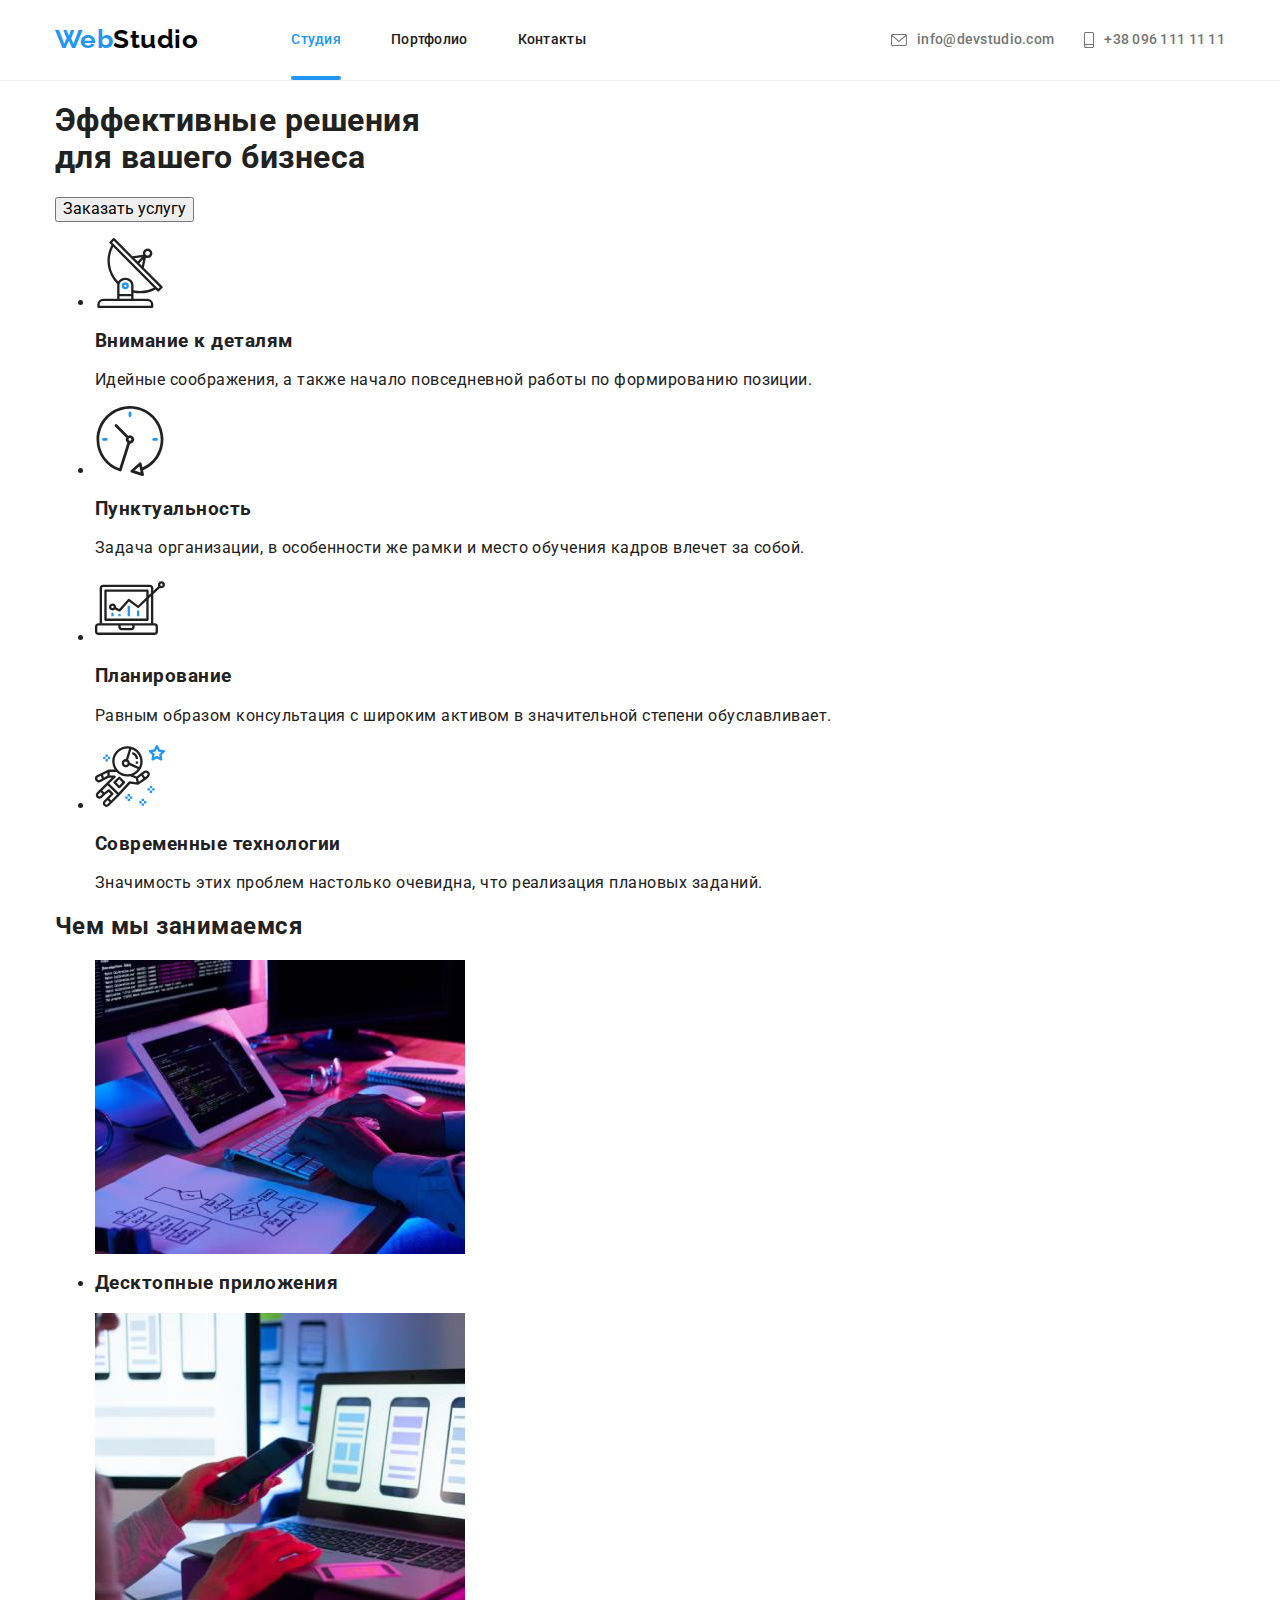
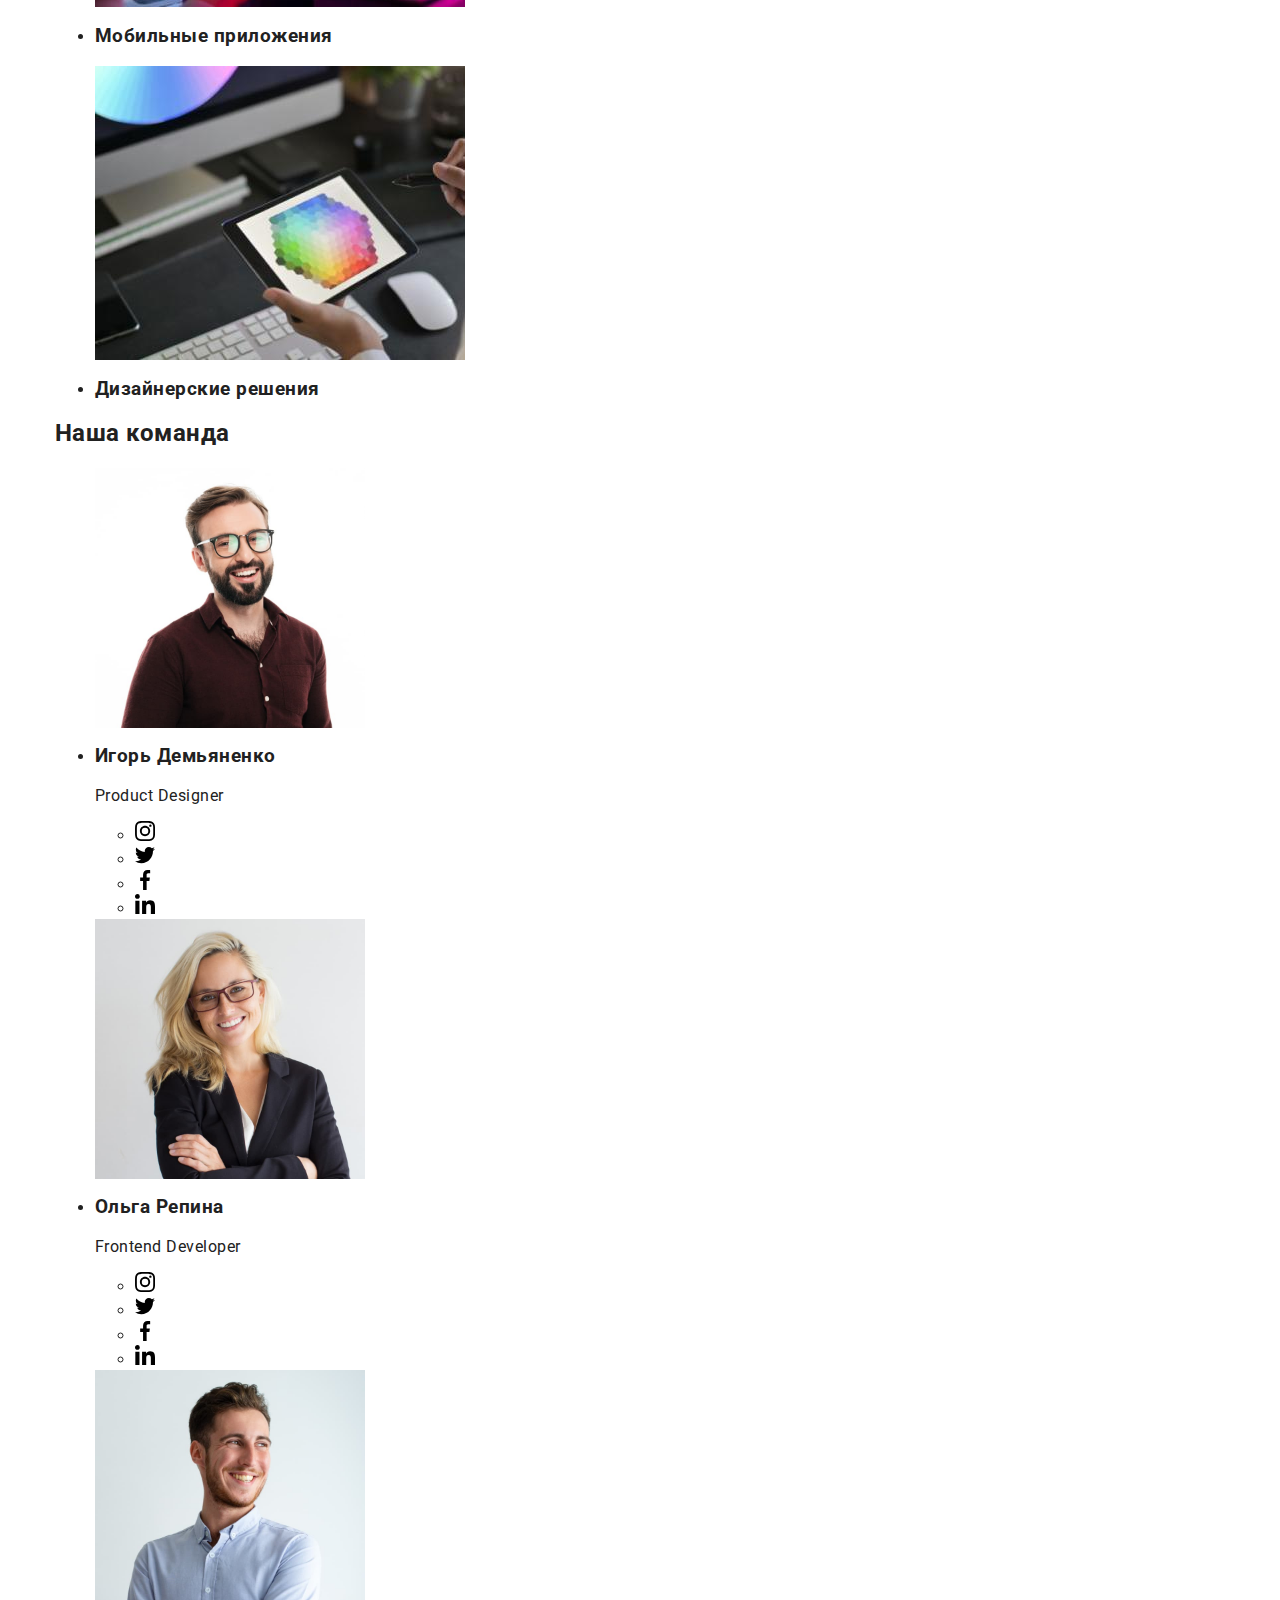
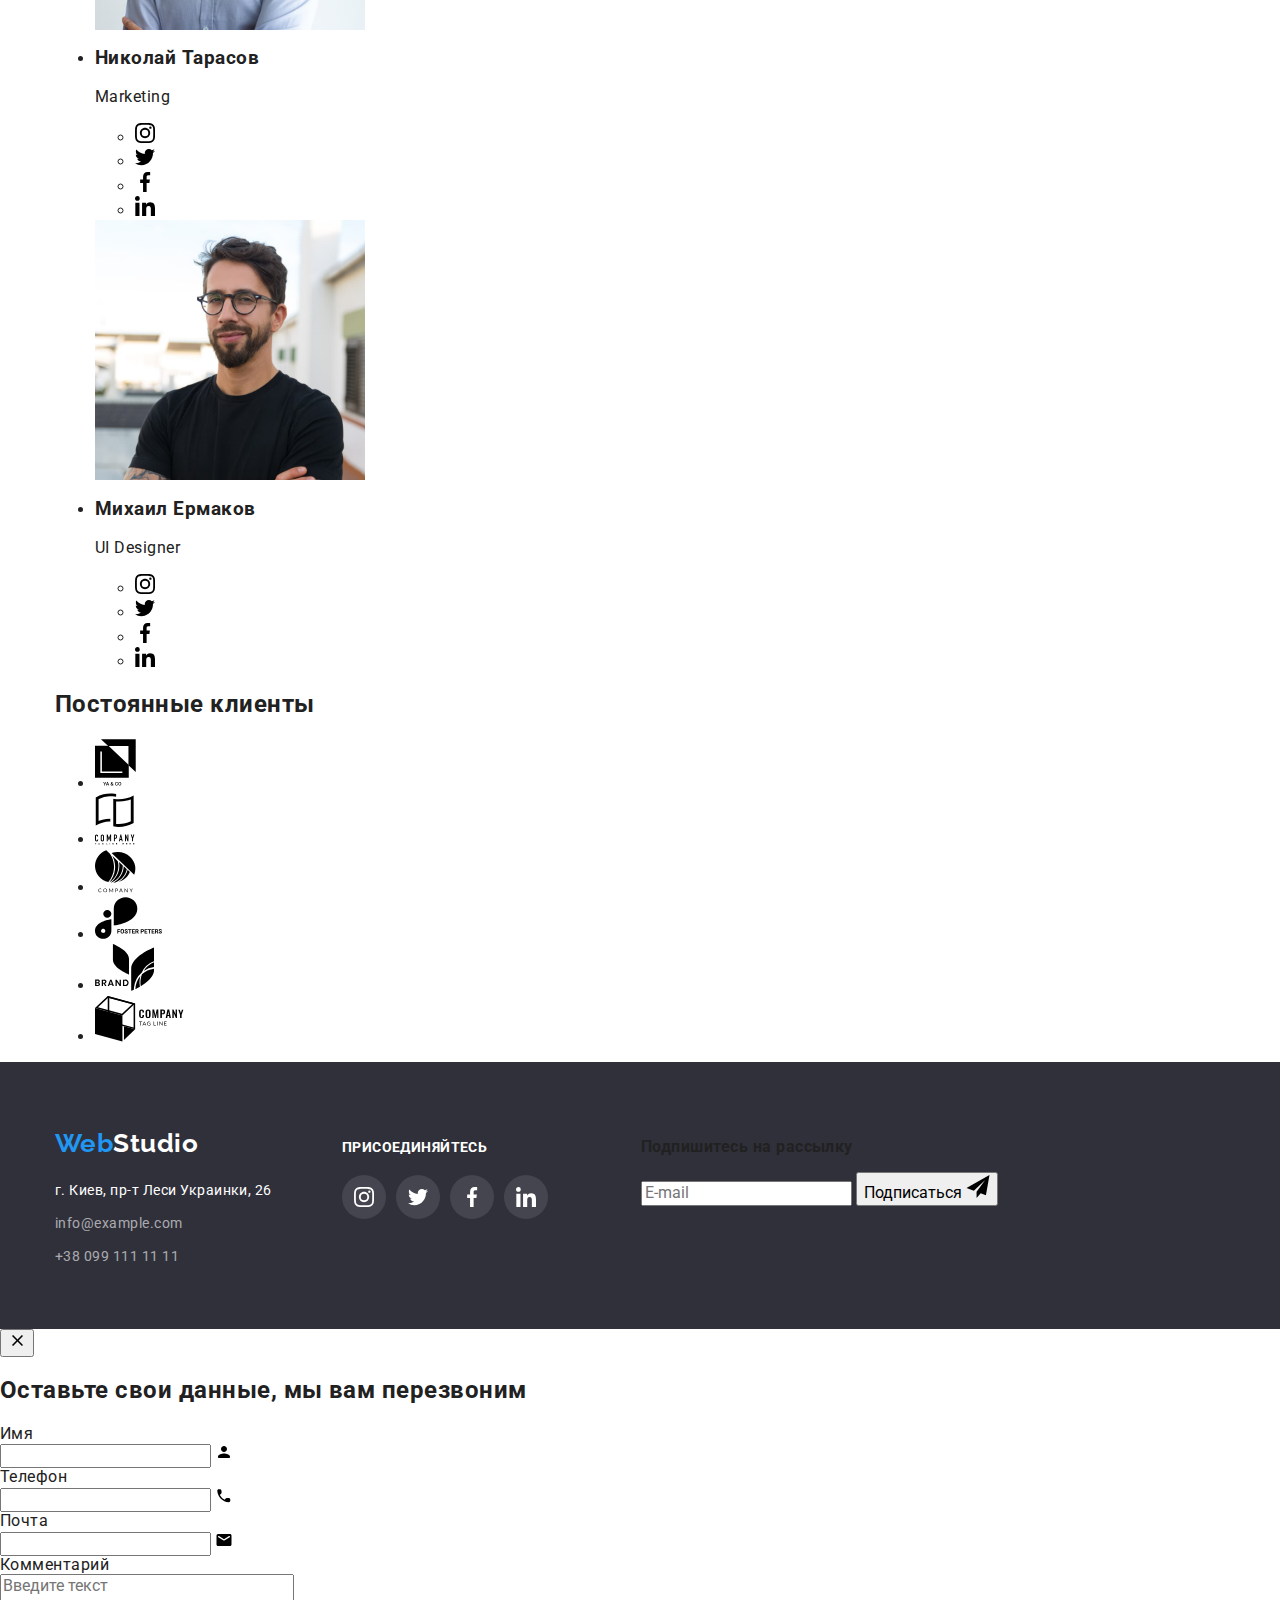
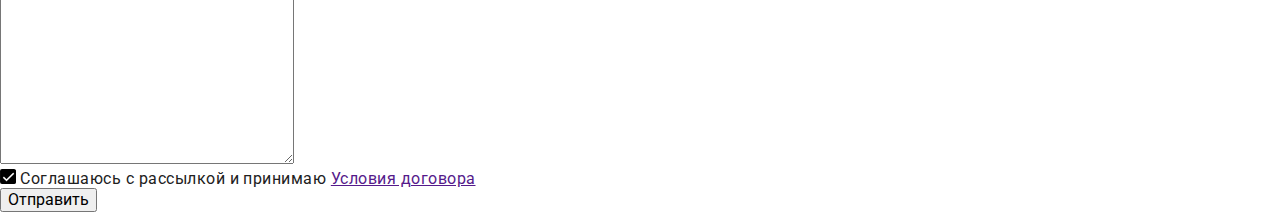
==== commit 3027a1ad: "add header & part of footer to scss" ====
--- a/index.html
+++ b/index.html
@@ -14,45 +14,45 @@
       rel="stylesheet"
       href="https://cdnjs.cloudflare.com/ajax/libs/modern-normalize/1.0.0/modern-normalize.min.css"
     />
-    <link rel="stylesheet" href="./css/styles.css" />
+    <link rel="stylesheet" href="./css/main.css" />
   </head>
 
   <body>
-    <header class="header">
-      <div class="container">
+    <header class="page-header">
+      <div class="container page-header__container">
         <nav class="navigation">
-          <a class="logo" id="logo" href="#logo"
-            >Web<span class="logo-studio">Studio</span></a
+          <a class="logo page-header__logo" href="./index.html"
+            >Web<span class="logo__studio logo__studio--black">Studio</span></a
           >
-          <ul class="navigation-list">
-            <li>
-              <a class="navigation-studia current" href="./index.html"
+          <ul class="navigation__menu">
+            <li class="navigation__item">
+              <a
+                class="navigation__link navigation__link--current"
+                href="./index.html"
                 >Студия</a
               >
             </li>
-            <li>
-              <a class="navigation-portfolio" href="./portfolio.html"
-                >Портфолио</a
-              >
-            </li>
-            <li>
-              <a class="navigation-contacts" href="#contacts">Контакты</a>
+            <li class="navigation__item">
+              <a class="navigation__link" href="./portfolio.html">Портфолио</a>
+            </li>
+            <li class="navigation__item">
+              <a class="navigation__link" href="#contacts">Контакты</a>
             </li>
           </ul>
         </nav>
 
-        <ul class="header-contacts-list">
-          <li>
-            <a class="header-mail" href="mailto:info@devstudio.com">
-              <svg class="icon" width="16" height="12">
+        <ul class="communication-list">
+          <li class="communication__item">
+            <a class="communication__link" href="mailto:info@devstudio.com">
+              <svg class="communication__icon" width="16" height="12">
                 <use href="./images/icons.svg#icon-mail"></use>
               </svg>
               info@devstudio.com
             </a>
           </li>
-          <li>
-            <a class="header-tel" href="tel:+380961111111">
-              <svg class="icon" width="10" height="16">
+          <li class="communication__item">
+            <a class="communication__link" href="tel:+380961111111">
+              <svg class="communication__icon" width="10" height="16">
                 <use href="./images/icons.svg#icon-smartphone"></use>
               </svg>
               +38 096 111 11 11
@@ -63,7 +63,7 @@
     </header>
 
     <main>
-      <section class="hero">
+      <section class="section section-hero">
         <div class="container">
           <h1 class="hero-title">
             Эффективные решения <br />для вашего бизнеса
@@ -79,7 +79,7 @@
         </div>
       </section>
 
-      <section class="advantages">
+      <section class="section section-advantages">
         <div class="container">
           <!-- Скрытый заголовок -->
           <h2 class="visually-hidden">Наши преимущества</h2>
@@ -137,7 +137,7 @@
         </div>
       </section>
 
-      <section class="case">
+      <section class="section section-case">
         <div class="container">
           <h2 class="case-title">Чем мы занимаемся</h2>
           <ul class="case-list">
@@ -174,7 +174,7 @@
         </div>
       </section>
 
-      <section class="team">
+      <section class="section section-team">
         <div class="container">
           <h2 class="team-title">Наша команда</h2>
           <ul class="team-list">
@@ -446,7 +446,7 @@
       </section>
     </main>
 
-    <section class="clients">
+    <section class="section section-clients">
       <div class="container">
         <h2 class="clients-title">Постоянные клиенты</h2>
         <ul class="clients-list">
@@ -526,93 +526,101 @@
       </div>
     </section>
 
-    <footer class="footer" id="contacts">
-      <div class="container">
+    <footer class="page-footer" id="contacts">
+      <div class="container page-footer__container">
         <div class="address-container">
-          <a class="logo" href="#logo"
-            >Web<span class="logo-studio">Studio</span>
+          <a class="logo page-footer__logo" href="#logo"
+            >Web<span class="logo__studio logo__studio--white">Studio</span>
           </a>
           <address class="address">
             г. Киев, пр-т Леси Украинки, 26
-            <ul class="footer-contacts-list">
-              <li>
-                <a class="address-mail" href="mailto:info@example.com">
+            <ul class="address__list">
+              <li class="address__item">
+                <a class="address__link" href="mailto:info@example.com">
                   info@example.com
                 </a>
               </li>
-              <li>
-                <a class="address-tel" href="tel:+380991111111">
+              <li class="address__item">
+                <a class="address__link" href="tel:+380991111111">
                   +38 099 111 11 11
                 </a>
               </li>
             </ul>
           </address>
         </div>
-        <div class="agitation-container">
-          <p class="agitation-title"><b>Присоединяйтесь</b></p>
-          <ul class="social-networks-list">
-            <li>
+        <div class="join-offer-container">
+          <p class="join-offer__title">
+            <b>Присоединяйтесь</b>
+          </p>
+          <ul class="social-networks">
+            <li class="social-networks__item">
               <a
-                class="svg-container"
+                class="social-networks__link"
                 href="https://www.instagram.com/"
                 target="_blank"
                 rel="noreferrer noopener"
               >
-                <svg class="icon" width="20" height="20">
+                <svg class="social-networks__icon" width="20" height="20">
                   <use href="./images/icons.svg#icon-instagram"></use>
                 </svg>
               </a>
             </li>
-            <li>
+            <li class="social-networks__item">
               <a
-                class="svg-container"
+                class="social-networks__link"
                 href="https://twitter.com/"
                 target="_blank"
                 rel="noreferrer noopener"
               >
-                <svg class="icon" width="20" height="20">
+                <svg class="social-networks__icon" width="20" height="20">
                   <use href="./images/icons.svg#icon-twitter"></use>
                 </svg>
               </a>
             </li>
-            <li>
+            <li class="social-networks__item">
               <a
-                class="svg-container"
+                class="social-networks__link"
                 href="https://www.facebook.com/"
                 target="_blank"
                 rel="noreferrer noopener"
               >
-                <svg class="icon" width="20" height="20">
+                <svg class="social-networks__icon" width="20" height="20">
                   <use href="./images/icons.svg#icon-facebook"></use>
                 </svg>
               </a>
             </li>
-            <li>
+            <li class="social-networks__item">
               <a
-                class="svg-container"
+                class="social-networks__link"
                 href="https://www.linkedin.com/"
                 target="_blank"
                 rel="noreferrer noopener"
               >
-                <svg class="icon" width="20" height="20">
+                <svg class="social-networks__icon" width="20" height="20">
                   <use href="./images/icons.svg#icon-linkedin"></use>
                 </svg>
               </a>
             </li>
           </ul>
         </div>
-        <div class="form-container">
-          <p class="agitation-title"><b>Подпишитесь на рассылку</b></p>
+        <div class="sign-container">
+          <p class="sign__title agitation-title">
+            <b>Подпишитесь на рассылку</b>
+          </p>
           <form class="sign-form">
             <input
-              class="sign-email"
+              class="sign-form__email sign-email"
               type="email"
               name="email"
               placeholder="E-mail"
             />
-            <button class="btn-sign" type="submit" aria-label="Подписаться">
+            <button
+              class="sign-button btn-sign"
+              type="submit"
+              aria-label="Подписаться"
+            >
               Подписаться
-              <span class="sign-icon">
+              <span class="sign-button__icon">
                 <svg class="icon" width="24" height="23">
                   <use href="./images/icons.svg#icon-send" />
                 </svg>
--- a/css/main.css
+++ b/css/main.css
@@ -0,0 +1,336 @@
+@charset "UTF-8";
+:root {
+  /* Набор основной цветовой гаммы фона и текста */
+  --accent-color: #2196f3;
+  --current-bg-color: #2196f3;
+  --current-txt-color: #fff;
+  --main-txt-color: #212121;
+  --secondary-txt-color: #757575;
+  --third-txt-color: rgba(255, 255, 255, 0.6);
+  --main-bg-color: #fff;
+  --secondary-bg-color: #2f303a;
+  --third-bg-color: #f5f4fa;
+  /* Имена и семейство используемых шрифтов */
+  --main-font-name: 'Roboto';
+  --main-font-family: sans-serif;
+  --secondary-font-name: 'Raleway';
+  --secondary-font-family: sans-serif;
+  /* Параметры для использования трансфомации */
+  --delay: 3000ms;
+  --time-function: cubic-bezier(0.4, 0, 0.2, 1);
+}
+
+/* Задания базовых свойств елементам страниц */
+body {
+  font-family: var(--main-font-name), var(--main-font-family);
+  font-style: normal;
+  letter-spacing: 0.03em;
+  color: var(--main-txt-color);
+  background-color: var(--main-bg-color);
+}
+
+/* Задаем секциям, футеру и хедеру максимальной ширины */
+.section,
+.page-footer {
+  max-width: 1600px;
+}
+
+/* Задание базовых значений блочной модели основному контейнеру секций */
+.container {
+  width: 1200px;
+  margin-left: auto;
+  margin-right: auto;
+  padding-left: 15px;
+  padding-right: 15px;
+}
+
+/* Задаем тип и параметры линии обводки при фокусе для всех активных елементов по умолчанию */
+*:focus {
+  outline-width: 1px;
+  outline-style: dotted;
+  outline-color: var(--accent-color);
+}
+
+img {
+  display: block;
+  max-width: 100%;
+}
+
+button {
+  cursor: pointer;
+}
+
+.logo {
+  font-family: var(--secondary-font-name), var(--secondary-font-family);
+  font-weight: 700;
+  font-size: 26px;
+  line-height: 1.19;
+  color: var(--accent-color);
+  text-decoration: none;
+}
+
+.logo__studio--black {
+  color: #000;
+}
+
+.logo__studio--white {
+  color: #fff;
+}
+
+/* оформление flex-ом и позиционирование навигации в header */
+.navigation__menu {
+  display: -webkit-box;
+  display: -ms-flexbox;
+  display: flex;
+  margin: 0 0 0 93px;
+  padding: 0;
+  list-style: none;
+}
+
+/* оформление flex-ом и позиционирование контактов в header */
+.communication-list {
+  display: -webkit-box;
+  display: -ms-flexbox;
+  display: flex;
+  margin: 0 0 0 auto;
+  padding: 0;
+  list-style: none;
+}
+
+/* установка меджуелементных интервалов навигации и контактов в header */
+.navigation__item:not(:first-child) {
+  margin-left: 50px;
+}
+
+.communication__item:not(:first-child) {
+  margin-left: 30px;
+}
+
+/* Оформление лого и навигации в header flex-ом в один ряд */
+.navigation {
+  display: -webkit-box;
+  display: -ms-flexbox;
+  display: flex;
+  -webkit-box-align: center;
+      -ms-flex-align: center;
+          align-items: center;
+}
+
+/* Оформление всех елементов header в одну строку через Flex */
+.page-header__container {
+  display: -webkit-box;
+  display: -ms-flexbox;
+  display: flex;
+  padding-top: 0;
+  padding-bottom: 0;
+  -webkit-box-align: center;
+      -ms-flex-align: center;
+          align-items: center;
+}
+
+/* Оформление вертикальных отступов логотипа в header */
+.page-header__logo {
+  margin-top: 24px;
+  margin-bottom: 25px;
+}
+
+/* Оформление текста из навигации в header*/
+.navigation__link {
+  display: block;
+  font-weight: 500;
+  font-size: 14px;
+  line-height: 1.14;
+  letter-spacing: 0.02em;
+  color: var(--main-txt-color);
+  text-decoration: none;
+  -webkit-transition: color var(--delay) var(--time-function);
+  transition: color var(--delay) var(--time-function);
+}
+
+.navigation__link:hover, .navigation__link:focus {
+  color: var(--accent-color);
+}
+
+.navigation__link--current {
+  position: relative;
+  color: var(--accent-color);
+}
+
+.navigation__link--current::after {
+  position: absolute;
+  left: 0;
+  bottom: 0;
+  -webkit-transform: translateY(calc(100% + 28px));
+          transform: translateY(calc(100% + 28px));
+  display: block;
+  width: 100%;
+  height: 4px;
+  content: '';
+  background-color: var(--accent-color);
+  border-radius: 2px;
+}
+
+/* Оформление ссылок контактной информации (почта, телефон) в header */
+.communication__link {
+  display: -webkit-box;
+  display: -ms-flexbox;
+  display: flex;
+  -webkit-box-align: center;
+      -ms-flex-align: center;
+          align-items: center;
+  font-weight: 500;
+  font-size: 14px;
+  line-height: 1.14;
+  letter-spacing: 0.02em;
+  color: var(--secondary-txt-color);
+  text-decoration: none;
+  -webkit-transition: color var(--delay) var(--time-function);
+  transition: color var(--delay) var(--time-function);
+}
+
+.communication__link:hover, .communication__link:focus {
+  color: var(--accent-color);
+}
+
+.page-header {
+  border-bottom: 1px solid #ececec;
+}
+
+.communication__icon {
+  margin-right: 10px;
+  fill: currentColor;
+}
+
+/* Задание фона блоку footer */
+.page-footer {
+  padding-top: 60px;
+  padding-bottom: 60px;
+  background-color: var(--secondary-bg-color);
+}
+
+.page-footer__logo {
+  display: inline-block;
+  margin-bottom: 20px;
+}
+
+.address-container {
+  margin-right: 70px;
+}
+
+.address {
+  font-style: normal;
+  font-weight: 400;
+  font-size: 14px;
+  line-height: 1.71;
+  color: #fff;
+}
+
+.address__item {
+  margin-top: 9px;
+}
+
+.address__link {
+  font-weight: 400;
+  font-size: 14px;
+  line-height: 1.71;
+  color: var(--third-txt-color);
+  text-decoration: none;
+  -webkit-transition: color var(--delay) var(--time-function);
+  transition: color var(--delay) var(--time-function);
+}
+
+.address__link:hover, .address__link:focus {
+  color: var(--accent-color);
+}
+
+.social-networks {
+  display: -webkit-box;
+  display: -ms-flexbox;
+  display: flex;
+  -webkit-box-pack: justify;
+      -ms-flex-pack: justify;
+          justify-content: space-between;
+  padding: 0;
+  list-style: none;
+}
+
+.social-networks__icon {
+  fill: currentColor;
+}
+
+.join-offer-container {
+  width: 206px;
+  max-height: 80px;
+  margin-right: 93px;
+}
+
+.join-offer__title {
+  margin-bottom: 20px;
+  font-weight: 400;
+  font-size: 14px;
+  line-height: 1.143;
+  letter-spacing: 0.03em;
+  text-transform: uppercase;
+  color: var(--current-txt-color);
+}
+
+.social-networks__link {
+  display: -webkit-box;
+  display: -ms-flexbox;
+  display: flex;
+  -webkit-box-pack: center;
+      -ms-flex-pack: center;
+          justify-content: center;
+  -webkit-box-align: center;
+      -ms-flex-align: center;
+          align-items: center;
+  width: 44px;
+  height: 44px;
+  color: var(--current-txt-color);
+  background-color: rgba(255, 255, 255, 0.1);
+  border: none;
+  border-radius: 50%;
+  -webkit-transition: background-color var(--delay) var(--time-function);
+  transition: background-color var(--delay) var(--time-function);
+}
+
+.social-networks__link:hover, .social-networks__link:focus {
+  background-color: var(--accent-color);
+}
+
+.social-networks__link:focus {
+  outline: none;
+}
+
+.page-footer__container {
+  display: -webkit-box;
+  display: -ms-flexbox;
+  display: flex;
+  -ms-flex-wrap: wrap;
+      flex-wrap: wrap;
+  -webkit-box-align: baseline;
+      -ms-flex-align: baseline;
+          align-items: baseline;
+}
+
+.address__list {
+  margin: 0;
+  padding: 0;
+  list-style: none;
+}
+
+/* Невидимость */
+.visually-hidden {
+  position: absolute;
+  width: 1px;
+  height: 1px;
+  margin: -1px;
+  border: 0;
+  padding: 0;
+  white-space: nowrap;
+  -webkit-clip-path: inset(100%);
+          clip-path: inset(100%);
+  clip: rect(0 0 0 0);
+  overflow: hidden;
+}
+/*# sourceMappingURL=main.css.map */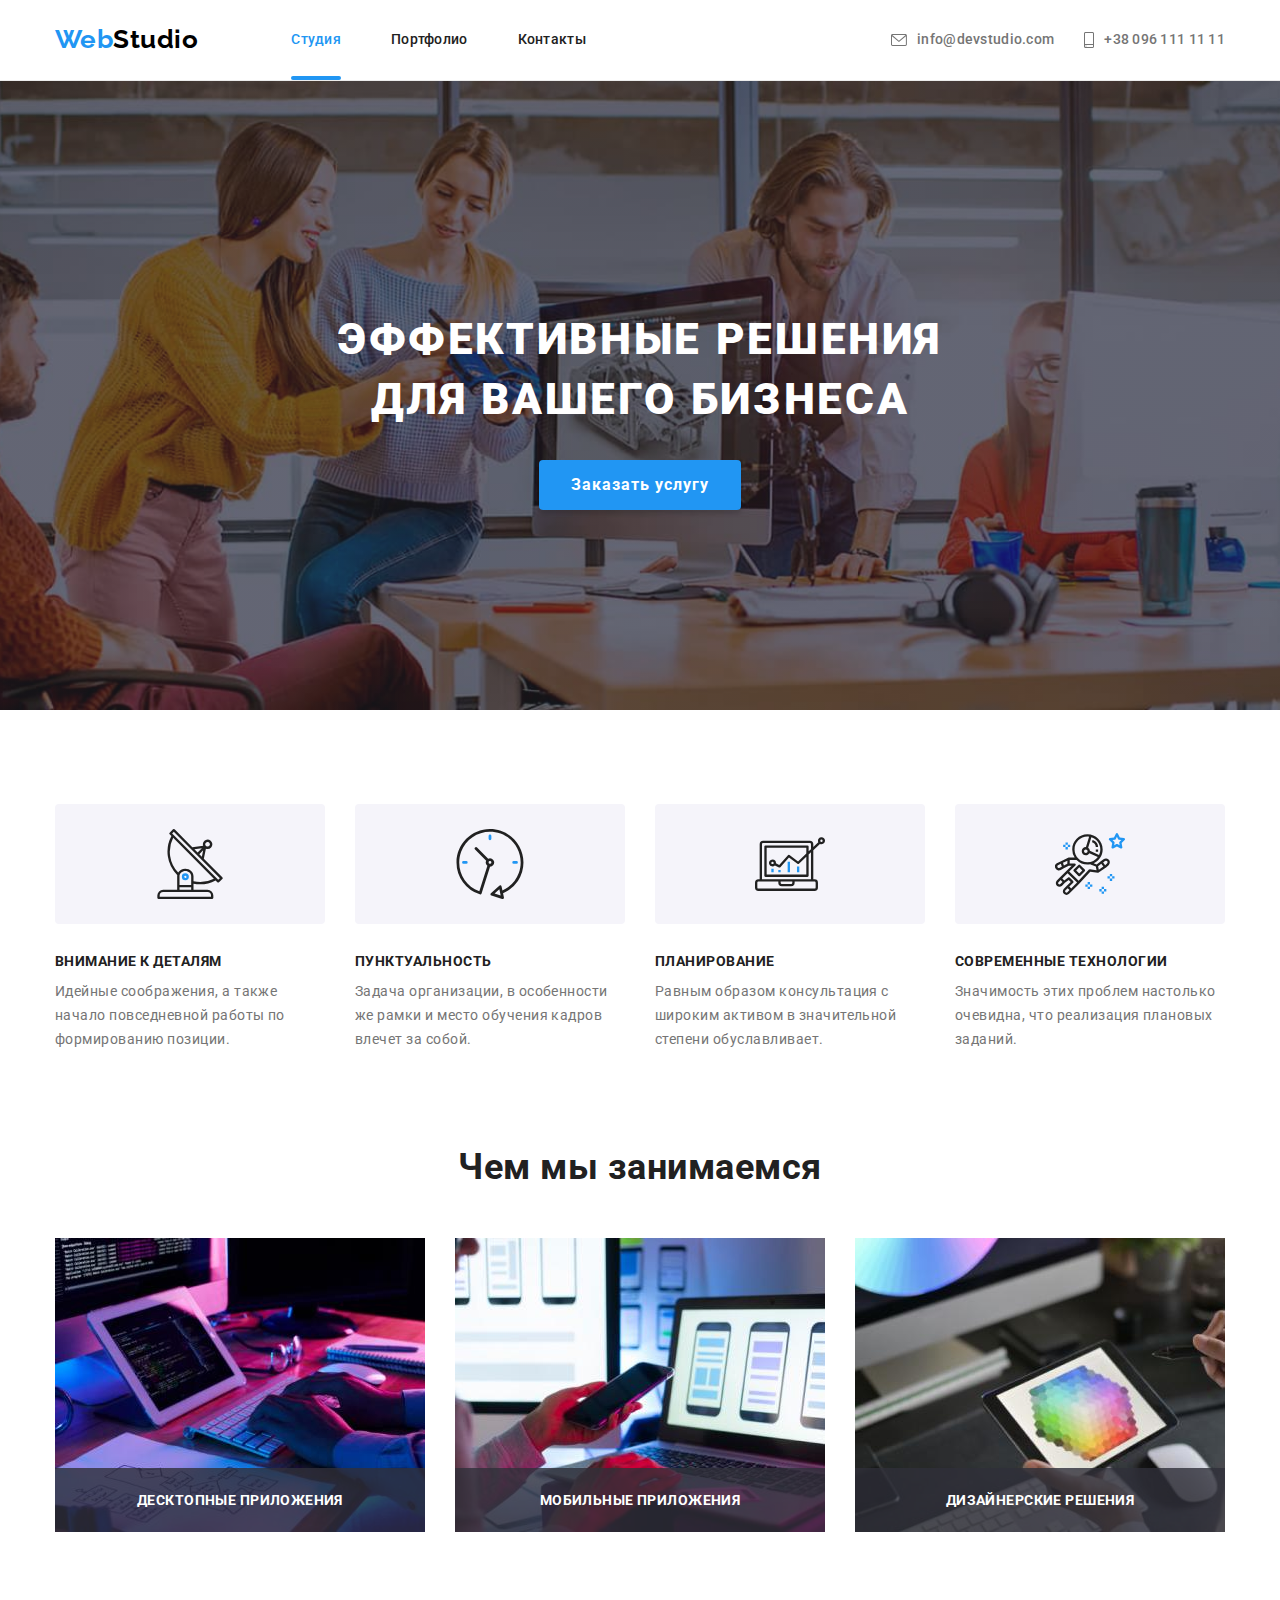
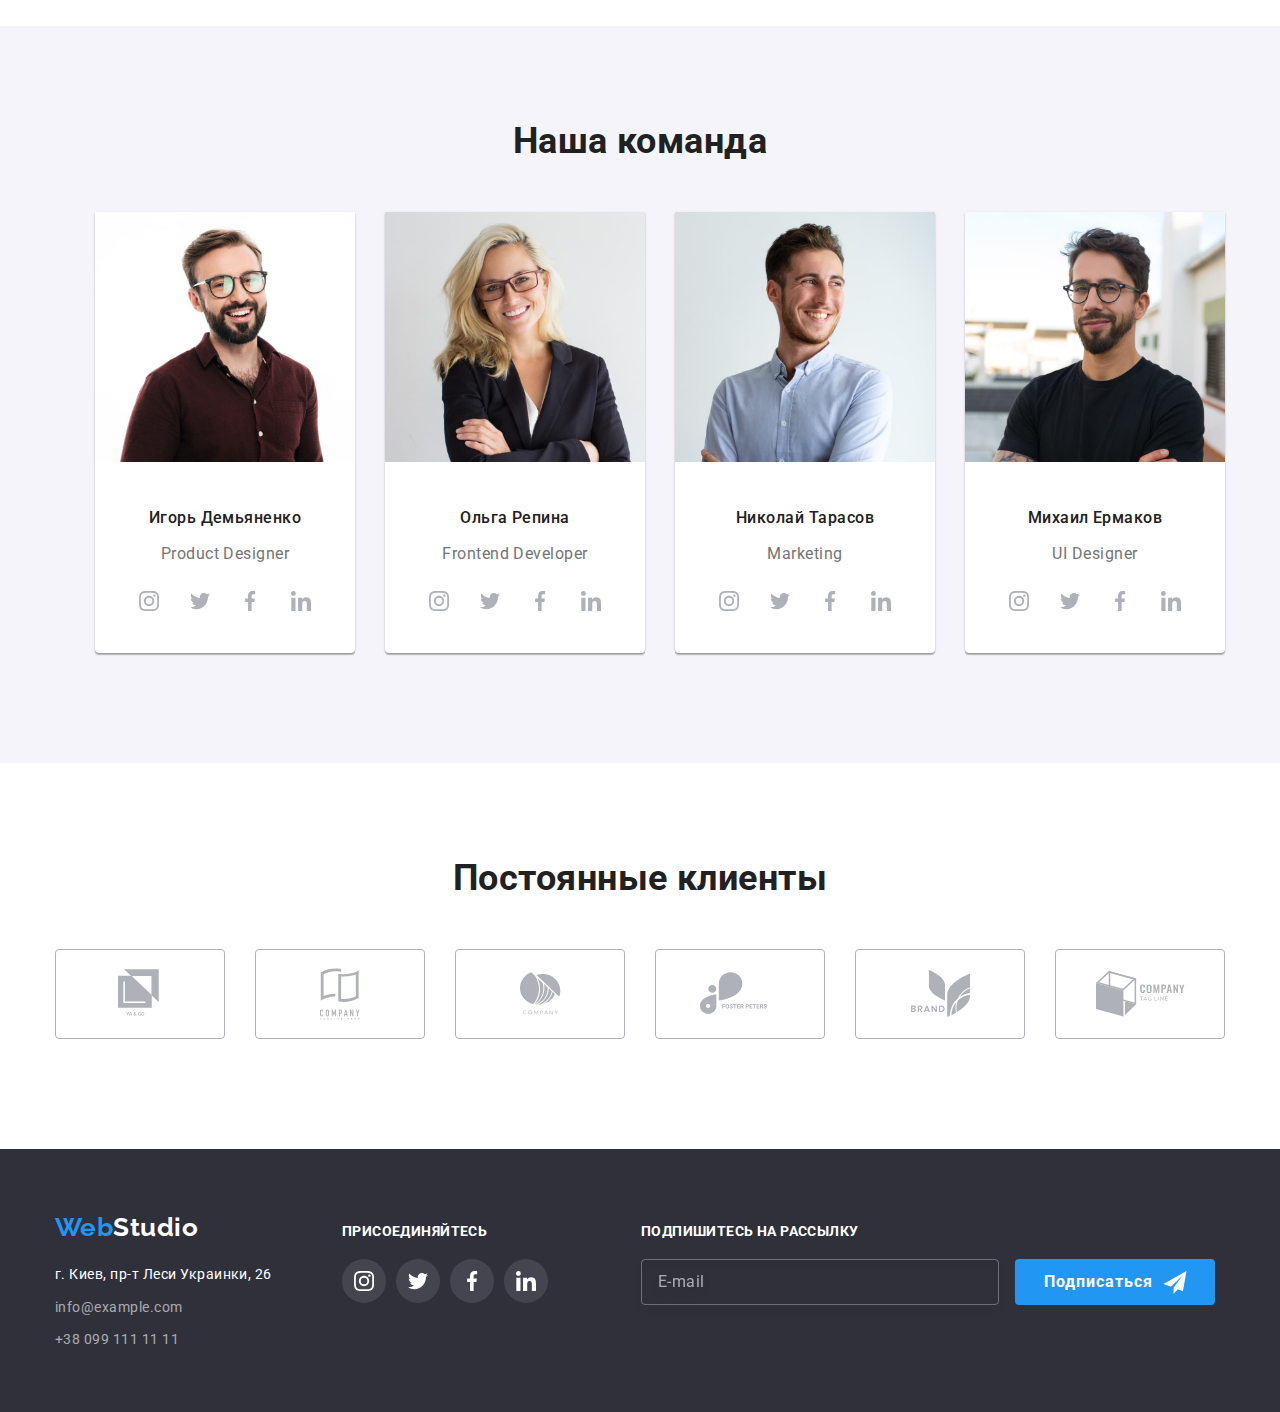
==== commit a6bdd791: "add full scss for index.html" ====
--- a/index.html
+++ b/index.html
@@ -21,7 +21,7 @@
     <header class="page-header">
       <div class="container page-header__container">
         <nav class="navigation">
-          <a class="logo page-header__logo" href="./index.html"
+          <a class="logo page-header__logo" id="logo" href="#logo"
             >Web<span class="logo__studio logo__studio--black">Studio</span></a
           >
           <ul class="navigation__menu">
@@ -64,12 +64,13 @@
 
     <main>
       <section class="section section-hero">
+        <!-- <div class="section-hero__thumb"> -->
         <div class="container">
-          <h1 class="hero-title">
+          <h1 class="section-hero__title">
             Эффективные решения <br />для вашего бизнеса
           </h1>
           <button
-            class="hero-button"
+            class="section-hero__button"
             type="button"
             aria-label="Форма заказа услуги"
             data-modal-open
@@ -77,58 +78,61 @@
             Заказать услугу
           </button>
         </div>
+        <!-- </div> -->
       </section>
 
       <section class="section section-advantages">
         <div class="container">
           <!-- Скрытый заголовок -->
-          <h2 class="visually-hidden">Наши преимущества</h2>
-
-          <ul class="advantages-list">
-            <li class="observation">
-              <div class="svg-container">
-                <svg class="icon" width="70" height="70">
+          <h2 class="section-advantages__title visually-hidden">
+            Наши преимущества
+          </h2>
+
+          <ul class="advantage-list">
+            <li class="advantage__item">
+              <div class="advantage__container">
+                <svg class="avantage__icon" width="70" height="70">
                   <use href="./images/icons.svg#icon-antenna"></use>
                 </svg>
               </div>
-              <h3 class="observation-title">Внимание к деталям</h3>
-              <p class="observation-text">
+              <h3 class="advantage__title">Внимание к деталям</h3>
+              <p class="advantage__description">
                 Идейные соображения, а также начало повседневной работы по
                 формированию позиции.
               </p>
             </li>
-            <li class="punctuality">
-              <div class="svg-container">
-                <svg class="icon" width="70" height="70">
+            <li class="advantage__item">
+              <div class="advantage__container">
+                <svg class="avantage__icon" width="70" height="70">
                   <use href="./images/icons.svg#icon-clock"></use>
                 </svg>
               </div>
-              <h3 class="punctuality-title">Пунктуальность</h3>
-              <p class="punctuality-text">
+              <h3 class="advantage__title">Пунктуальность</h3>
+              <p class="advantage__description">
                 Задача организации, в особенности же рамки и место обучения
                 кадров влечет за собой.
               </p>
             </li>
-            <li class="planning">
-              <div class="svg-container">
-                <svg class="icon" width="70" height="70">
+            <li class="advantage__item">
+              <div class="advantage__container">
+                <svg class="avantage__icon" width="70" height="70">
                   <use href="./images/icons.svg#icon-diagram"></use>
                 </svg>
               </div>
-              <h3 class="planning-title">Планирование</h3>
-              <p class="planning-text">
+              <h3 class="advantage__title">Планирование</h3>
+              <p class="advantage__description">
                 Равным образом консультация с широким активом в значительной
                 степени обуславливает.
               </p>
             </li>
-            <li class="technologies">
-              <div class="svg-container">
-                <svg class="icon" width="70" height="70">
+            <li class="advantage__item">
+              <div class="advantage__container">
+                <svg class="avantage__icon" width="70" height="70">
                   <use href="./images/icons.svg#icon-astronaut"></use>
                 </svg>
               </div>
-              <h3 class="technologies-title">Современные технологии</h3>
-              <p class="technologies-text">
+              <h3 class="advantage__title">Современные технологии</h3>
+              <p class="advantage__description">
                 Значимость этих проблем настолько очевидна, что реализация
                 плановых заданий.
               </p>
@@ -139,36 +143,30 @@
 
       <section class="section section-case">
         <div class="container">
-          <h2 class="case-title">Чем мы занимаемся</h2>
-          <ul class="case-list">
-            <li>
+          <h2 class="section-case__title">Чем мы занимаемся</h2>
+          <ul class="section-case__list">
+            <li class="section-case__item">
               <div class="thumb">
                 <img src="images/programming.jpg" alt="верстка" width="370" />
               </div>
 
-              <!-- <div class="sign"> -->
-              <h3 class="sign">Десктопные приложения</h3>
-              <!-- </div> -->
-            </li>
-
-            <li>
+              <h3 class="section-case__description">Десктопные приложения</h3>
+            </li>
+
+            <li class="section-case__item">
               <div class="thumb">
                 <img src="images/interface.jpg" alt="адаптация" width="370" />
               </div>
 
-              <!-- <div class="sign"> -->
-              <h3 class="sign">Мобильные приложения</h3>
-              <!-- </div> -->
-            </li>
-
-            <li>
+              <h3 class="section-case__description">Мобильные приложения</h3>
+            </li>
+
+            <li class="section-case__item">
               <div class="thumb">
                 <img src="images/design.jpg" alt="дизайн" width="370" />
               </div>
 
-              <!-- <div class="sign"> -->
-              <h3 class="sign">Дизайнерские решения</h3>
-              <!-- </div> -->
+              <h3 class="section-case__description">Дизайнерские решения</h3>
             </li>
           </ul>
         </div>
@@ -176,66 +174,64 @@
 
       <section class="section section-team">
         <div class="container">
-          <h2 class="team-title">Наша команда</h2>
-          <ul class="team-list">
-            <li class="person">
-              <div class="person-thumb">
+          <h2 class="section-team__title">Наша команда</h2>
+          <ul class="personal-cards">
+            <li class="personal-cards__item">
+              <div class="thumb">
                 <img
-                  class="avatar"
                   src="images/avatar-igordemyanenko.jpg"
                   alt="ава Ігорь Демьяненко"
                   width="270"
                 />
               </div>
-
-              <div class="person-container">
-                <h3 class="name">Игорь Демьяненко</h3>
-                <p class="position">Product Designer</p>
-                <ul class="social-networks-list">
-                  <li>
-                    <a
-                      class="svg-container"
+              <div class="personal-cards__info">
+                <h3 class="personal-cards__name">Игорь Демьяненко</h3>
+                <p class="personal-cards__position">Product Designer</p>
+                <ul class="social-networks">
+                  <li class="social-networks__item">
+                    <a
+                      class="social-networks__link social-networks__link--personal-cards"
                       href="https://www.instagram.com/"
                       target="_blank"
                       rel="noreferrer noopener"
                     >
-                      <svg class="icon" width="20" height="20">
+                      <svg class="social-networks__icon" width="20" height="20">
                         <use href="./images/icons.svg#icon-instagram"></use>
                       </svg>
                     </a>
                   </li>
-                  <li>
-                    <a
-                      class="svg-container"
+                  <li class="social-networks__item">
+                    <a
+                      class="social-networks__link social-networks__link--personal-cards"
                       href="https://twitter.com/"
                       target="_blank"
                       rel="noreferrer noopener"
                     >
-                      <svg class="icon" width="20" height="20">
+                      <svg class="social-networks__icon" width="20" height="20">
                         <use href="./images/icons.svg#icon-twitter"></use>
                       </svg>
                     </a>
                   </li>
-                  <li>
-                    <a
-                      class="svg-container"
+                  <li class="social-networks__item">
+                    <a
+                      class="social-networks__link social-networks__link--personal-cards"
                       href="https://www.facebook.com/"
                       target="_blank"
                       rel="noreferrer noopener"
                     >
-                      <svg class="icon" width="20" height="20">
+                      <svg class="social-networks__icon" width="20" height="20">
                         <use href="./images/icons.svg#icon-facebook"></use>
                       </svg>
                     </a>
                   </li>
-                  <li>
-                    <a
-                      class="svg-container"
+                  <li class="social-networks__item">
+                    <a
+                      class="social-networks__link social-networks__link--personal-cards"
                       href="https://www.linkedin.com/"
                       target="_blank"
                       rel="noreferrer noopener"
                     >
-                      <svg class="icon" width="20" height="20">
+                      <svg class="social-networks__icon" width="20" height="20">
                         <use href="./images/icons.svg#icon-linkedin"></use>
                       </svg>
                     </a>
@@ -244,64 +240,62 @@
               </div>
             </li>
 
-            <li class="person">
-              <div class="person-thumb">
+            <li class="personal-cards__item">
+              <div class="thumb">
                 <img
-                  class="avatar"
                   src="images/avatar-olgarepina.jpg"
                   alt="ава Ольга Репина"
                   width="270"
                 />
               </div>
-
-              <div class="person-container">
-                <h3 class="name">Ольга Репина</h3>
-                <p class="position">Frontend Developer</p>
-                <ul class="social-networks-list">
-                  <li>
-                    <a
-                      class="svg-container"
+              <div class="personal-cards__info">
+                <h3 class="personal-cards__name">Ольга Репина</h3>
+                <p class="personal-cards__position">Frontend Developer</p>
+                <ul class="social-networks">
+                  <li class="social-networks__item">
+                    <a
+                      class="social-networks__link social-networks__link--personal-cards"
                       href="https://www.instagram.com/"
                       target="_blank"
                       rel="noreferrer noopener"
                     >
-                      <svg class="icon" width="20" height="20">
+                      <svg class="social-networks__icon" width="20" height="20">
                         <use href="./images/icons.svg#icon-instagram"></use>
                       </svg>
                     </a>
                   </li>
-                  <li>
-                    <a
-                      class="svg-container"
+                  <li class="social-networks__item">
+                    <a
+                      class="social-networks__link social-networks__link--personal-cards"
                       href="https://twitter.com/"
                       target="_blank"
                       rel="noreferrer noopener"
                     >
-                      <svg class="icon" width="20" height="20">
+                      <svg class="social-networks__icon" width="20" height="20">
                         <use href="./images/icons.svg#icon-twitter"></use>
                       </svg>
                     </a>
                   </li>
-                  <li>
-                    <a
-                      class="svg-container"
+                  <li class="social-networks__item">
+                    <a
+                      class="social-networks__link social-networks__link--personal-cards"
                       href="https://www.facebook.com/"
                       target="_blank"
                       rel="noreferrer noopener"
                     >
-                      <svg class="icon" width="20" height="20">
+                      <svg class="social-networks__icon" width="20" height="20">
                         <use href="./images/icons.svg#icon-facebook"></use>
                       </svg>
                     </a>
                   </li>
-                  <li>
-                    <a
-                      class="svg-container"
+                  <li class="social-networks__item">
+                    <a
+                      class="social-networks__link social-networks__link--personal-cards"
                       href="https://www.linkedin.com/"
                       target="_blank"
                       rel="noreferrer noopener"
                     >
-                      <svg class="icon" width="20" height="20">
+                      <svg class="social-networks__icon" width="20" height="20">
                         <use href="./images/icons.svg#icon-linkedin"></use>
                       </svg>
                     </a>
@@ -310,64 +304,62 @@
               </div>
             </li>
 
-            <li class="person">
-              <div class="person-thumb">
+            <li class="personal-cards__item">
+              <div class="thumb">
                 <img
-                  class="avatar"
                   src="images/avatar-nikolaytarasov.jpg"
                   alt="ава Николай Тарасов"
                   width="270"
                 />
               </div>
-
-              <div class="person-container">
-                <h3 class="name">Николай Тарасов</h3>
-                <p class="position">Marketing</p>
-                <ul class="social-networks-list">
-                  <li>
-                    <a
-                      class="svg-container"
+              <div class="personal-cards__info">
+                <h3 class="personal-cards__name">Николай Тарасов</h3>
+                <p class="personal-cards__position">Marketing</p>
+                <ul class="social-networks">
+                  <li class="social-networks__item">
+                    <a
+                      class="social-networks__link social-networks__link--personal-cards"
                       href="https://www.instagram.com/"
                       target="_blank"
                       rel="noreferrer noopener"
                     >
-                      <svg class="icon" width="20" height="20">
+                      <svg class="social-networks__icon" width="20" height="20">
                         <use href="./images/icons.svg#icon-instagram"></use>
                       </svg>
                     </a>
                   </li>
-                  <li>
-                    <a
-                      class="svg-container"
+                  <li class="social-networks__item">
+                    <a
+                      class="social-networks__link social-networks__link--personal-cards"
                       href="https://twitter.com/"
                       target="_blank"
                       rel="noreferrer noopener"
                     >
-                      <svg class="icon" width="20" height="20">
+                      <svg class="social-networks__icon" width="20" height="20">
                         <use href="./images/icons.svg#icon-twitter"></use>
                       </svg>
                     </a>
                   </li>
-                  <li>
-                    <a
-                      class="svg-container"
+                  <li class="social-networks__item">
+                    <a
+                      class="social-networks__link social-networks__link--personal-cards"
                       href="https://www.facebook.com/"
                       target="_blank"
                       rel="noreferrer noopener"
                     >
-                      <svg class="icon" width="20" height="20">
+                      <svg class="social-networks__icon" width="20" height="20">
                         <use href="./images/icons.svg#icon-facebook"></use>
                       </svg>
                     </a>
                   </li>
-                  <li>
-                    <a
-                      class="svg-container"
+                  <li class="social-networks__item">
+                    <a
+                      class="social-networks__link social-networks__link--personal-cards"
                       href="https://www.linkedin.com/"
                       target="_blank"
                       rel="noreferrer noopener"
                     >
-                      <svg class="icon" width="20" height="20">
+                      <svg class="social-networks__icon" width="20" height="20">
                         <use href="./images/icons.svg#icon-linkedin"></use>
                       </svg>
                     </a>
@@ -376,64 +368,62 @@
               </div>
             </li>
 
-            <li class="person">
-              <div class="person-thumb">
+            <li class="personal-cards__item">
+              <div class="thumb">
                 <img
-                  class="avatar"
                   src="images/avatar-mihailermakov.jpg"
                   alt="ава Михаил Ермаков"
                   width="270"
                 />
               </div>
-
-              <div class="person-container">
-                <h3 class="name">Михаил Ермаков</h3>
-                <p class="position">UI Designer</p>
-                <ul class="social-networks-list">
-                  <li>
-                    <a
-                      class="svg-container"
+              <div class="personal-cards__info">
+                <h3 class="personal-cards__name">Михаил Ермаков</h3>
+                <p class="personal-cards__position">UI Designer</p>
+                <ul class="social-networks">
+                  <li class="social-networks__item">
+                    <a
+                      class="social-networks__link social-networks__link--personal-cards"
                       href="https://www.instagram.com/"
                       target="_blank"
                       rel="noreferrer noopener"
                     >
-                      <svg class="icon" width="20" height="20">
+                      <svg class="social-networks__icon" width="20" height="20">
                         <use href="./images/icons.svg#icon-instagram"></use>
                       </svg>
                     </a>
                   </li>
-                  <li>
-                    <a
-                      class="svg-container"
+                  <li class="social-networks__item">
+                    <a
+                      class="social-networks__link social-networks__link--personal-cards"
                       href="https://twitter.com/"
                       target="_blank"
                       rel="noreferrer noopener"
                     >
-                      <svg class="icon" width="20" height="20">
+                      <svg class="social-networks__icon" width="20" height="20">
                         <use href="./images/icons.svg#icon-twitter"></use>
                       </svg>
                     </a>
                   </li>
-                  <li>
-                    <a
-                      class="svg-container"
+                  <li class="social-networks__item">
+                    <a
+                      class="social-networks__link social-networks__link--personal-cards"
                       href="https://www.facebook.com/"
                       target="_blank"
                       rel="noreferrer noopener"
                     >
-                      <svg class="icon" width="20" height="20">
+                      <svg class="social-networks__icon" width="20" height="20">
                         <use href="./images/icons.svg#icon-facebook"></use>
                       </svg>
                     </a>
                   </li>
-                  <li>
-                    <a
-                      class="svg-container"
+                  <li class="social-networks__item">
+                    <a
+                      class="social-networks__link social-networks__link--personal-cards"
                       href="https://www.linkedin.com/"
                       target="_blank"
                       rel="noreferrer noopener"
                     >
-                      <svg class="icon" width="20" height="20">
+                      <svg class="social-networks__icon" width="20" height="20">
                         <use href="./images/icons.svg#icon-linkedin"></use>
                       </svg>
                     </a>
@@ -448,76 +438,76 @@
 
     <section class="section section-clients">
       <div class="container">
-        <h2 class="clients-title">Постоянные клиенты</h2>
-        <ul class="clients-list">
-          <li>
+        <h2 class="clients__title">Постоянные клиенты</h2>
+        <ul class="clients__list">
+          <li class="clients__item">
             <a
-              class="svg-container"
+              class="clients__link"
               href=""
               target="_blank"
               rel="noreferrer noopener"
             >
-              <svg class="icon" width="45" height="50">
+              <svg class="clients__icon" width="45" height="50">
                 <use href="./images/icons.svg#logo-yaco"></use>
               </svg>
             </a>
           </li>
-          <li>
+          <li class="clients__item">
             <a
-              class="svg-container"
+              class="clients__link"
               href=""
               target="_blank"
               rel="noreferrer noopener"
             >
-              <svg class="icon" width="40" height="52">
+              <svg class="clients__icon" width="40" height="52">
                 <use href="./images/icons.svg#logo-tagline-here"></use>
               </svg>
             </a>
           </li>
-          <li>
+          <li class="clients__item">
             <a
-              class="svg-container"
+              class="clients__link"
               href=""
               target="_blank"
               rel="noreferrer noopener"
             >
-              <svg class="icon" width="41" height="43">
+              <svg class="clients__icon" width="41" height="43">
                 <use href="./images/icons.svg#logo-company"></use>
               </svg>
             </a>
           </li>
-          <li>
+          <li class="clients__item">
             <a
-              class="svg-container"
+              class="clients__link"
               href=""
               target="_blank"
               rel="noreferrer noopener"
             >
-              <svg class="icon" width="80" height="43">
+              <svg class="clients__icon" width="80" height="43">
                 <use href="./images/icons.svg#logo-foster-peters"></use>
               </svg>
             </a>
           </li>
-          <li>
+          <li class="clients__item">
             <a
-              class="svg-container"
+              class="clients__link"
               href=""
               target="_blank"
               rel="noreferrer noopener"
             >
-              <svg class="icon" width="59" height="47">
+              <svg class="clients__icon" width="59" height="47">
                 <use href="./images/icons.svg#logo-brand"></use>
               </svg>
             </a>
           </li>
-          <li>
+          <li class="clients__item">
             <a
-              class="svg-container"
+              class="clients__link"
               href=""
               target="_blank"
               rel="noreferrer noopener"
             >
-              <svg class="icon" width="89" height="46">
+              <svg class="clients__icon" width="89" height="46">
                 <use href="./images/icons.svg#logo-tag-line"></use>
               </svg>
             </a>
@@ -555,7 +545,7 @@
           <ul class="social-networks">
             <li class="social-networks__item">
               <a
-                class="social-networks__link"
+                class="social-networks__link social-networks__link--join-offer"
                 href="https://www.instagram.com/"
                 target="_blank"
                 rel="noreferrer noopener"
@@ -567,7 +557,7 @@
             </li>
             <li class="social-networks__item">
               <a
-                class="social-networks__link"
+                class="social-networks__link social-networks__link--join-offer"
                 href="https://twitter.com/"
                 target="_blank"
                 rel="noreferrer noopener"
@@ -579,7 +569,7 @@
             </li>
             <li class="social-networks__item">
               <a
-                class="social-networks__link"
+                class="social-networks__link social-networks__link--join-offer"
                 href="https://www.facebook.com/"
                 target="_blank"
                 rel="noreferrer noopener"
@@ -591,7 +581,7 @@
             </li>
             <li class="social-networks__item">
               <a
-                class="social-networks__link"
+                class="social-networks__link social-networks__link--join-offer"
                 href="https://www.linkedin.com/"
                 target="_blank"
                 rel="noreferrer noopener"
@@ -604,24 +594,20 @@
           </ul>
         </div>
         <div class="sign-container">
-          <p class="sign__title agitation-title">
+          <p class="sign-container__title">
             <b>Подпишитесь на рассылку</b>
           </p>
           <form class="sign-form">
             <input
-              class="sign-form__email sign-email"
+              class="sign-form__email"
               type="email"
               name="email"
               placeholder="E-mail"
             />
-            <button
-              class="sign-button btn-sign"
-              type="submit"
-              aria-label="Подписаться"
-            >
+            <button class="sign-button" type="submit" aria-label="Подписаться">
               Подписаться
-              <span class="sign-button__icon">
-                <svg class="icon" width="24" height="23">
+              <span>
+                <svg class="sign-button__icon" width="24" height="23">
                   <use href="./images/icons.svg#icon-send" />
                 </svg>
               </span>
@@ -634,45 +620,62 @@
     <div class="backdrop is-hidden" data-modal>
       <div class="modal">
         <button
-          class="btn-close"
+          class="close-button"
           type="button"
           aria-label="Закрытие модального окна"
           data-modal-close
         >
-          <svg class="icon" width="18" height="18">
+          <svg class="close-button__icon" width="18" height="18">
             <use href="./images/icons.svg#btn-close"></use>
           </svg>
         </button>
-        <h2 class="title">Оставьте свои данные, мы вам перезвоним</h2>
+        <h2 class="modal__title">Оставьте свои данные, мы вам перезвоним</h2>
         <form class="modal-form">
-          <label class="label" for="modal-name">Имя</label>
-          <div class="group">
-            <input type="text" name="name" id="modal-name" />
-            <svg class="icon" width="18" height="18">
+          <label class="modal-form__label" for="modal-name">Имя</label>
+          <div class="modal-form__container">
+            <input
+              class="modal-form__input"
+              type="text"
+              name="name"
+              id="modal-name"
+            />
+            <svg class="modal-form__icon" width="18" height="18">
               <use href="./images/icons.svg#icon-form-person" />
             </svg>
           </div>
 
-          <label class="label" for="modal-telephone">Телефон</label>
-          <div class="group">
-            <input type="tel" name="telephone" id="modal-telephone" />
-            <svg class="icon" width="18" height="18">
+          <label class="modal-form__label" for="modal-telephone">Телефон</label>
+          <div class="modal-form__container">
+            <input
+              class="modal-form__input"
+              type="tel"
+              name="telephone"
+              id="modal-telephone"
+            />
+            <svg class="modal-form__icon" width="18" height="18">
               <use href="./images/icons.svg#icon-form-phone" />
             </svg>
           </div>
 
-          <label class="label" for="modal-email">Почта</label>
-          <div class="group">
-            <input type="email" name="email" id="modal-email" />
-            <svg class="icon" width="18" height="18">
+          <label class="modal-form__label" for="modal-email">Почта</label>
+          <div class="modal-form__container">
+            <input
+              class="modal-form__input"
+              type="email"
+              name="email"
+              id="modal-email"
+            />
+            <svg class="modal-form__icon" width="18" height="18">
               <use href="./images/icons.svg#icon-form-email" />
             </svg>
           </div>
 
-          <label class="label" for="modal-comments">Комментарий</label>
-          <div class="group">
+          <label class="modal-form__label" for="modal-comments"
+            >Комментарий</label
+          >
+          <div class="modal-form__container">
             <textarea
-              class="comments"
+              class="modal-form__textarea"
               name="comments"
               id="modal-comments"
               cols="30"
@@ -680,24 +683,29 @@
               placeholder="Введите текст"
             ></textarea>
           </div>
-          <div class="group-checkbox">
-            <label>
+          <div class="modal-form__checkbox-container">
+            <label class="modal-form__checkbox-label">
               <input
-                class="checkbox-agreement visually-hidden"
+                class="modal-form__checkbox-input visually-hidden"
                 type="checkbox"
                 name="checkbox"
                 id="agreement"
               />
-              <svg class="check-icon" width="16" height="15">
-                <use href="./images/icons.svg#icon-checked" />
+              <svg class="modal-form__checkbox-icon" width="16" height="15">
+                <use
+                  class="checkbox-icon__source"
+                  href="./images/icons.svg#icon-checked"
+                />
               </svg>
               <span>
                 Соглашаюсь с рассылкой и принимаю
-                <a class="agreement-link" href="">Условия договора</a>
+                <a class="modal-form__checkbox-link" href=""
+                  >Условия договора</a
+                >
               </span>
             </label>
           </div>
-          <button class="btn-submit" type="submit">Отправить</button>
+          <button class="submit-button" type="submit">Отправить</button>
         </form>
       </div>
     </div>
--- a/css/main.css
+++ b/css/main.css
@@ -30,11 +30,6 @@
 }
 
 /* Задаем секциям, футеру и хедеру максимальной ширины */
-.section,
-.page-footer {
-  max-width: 1600px;
-}
-
 /* Задание базовых значений блочной модели основному контейнеру секций */
 .container {
   width: 1200px;
@@ -44,6 +39,10 @@
   padding-right: 15px;
 }
 
+.section-hero__container {
+  max-width: 1600px;
+}
+
 /* Задаем тип и параметры линии обводки при фокусе для всех активных елементов по умолчанию */
 *:focus {
   outline-width: 1px;
@@ -58,6 +57,42 @@
 
 button {
   cursor: pointer;
+}
+
+.section {
+  padding-top: 94px;
+  padding-bottom: 94px;
+}
+
+.social-networks {
+  display: -webkit-box;
+  display: -ms-flexbox;
+  display: flex;
+  -webkit-box-pack: justify;
+      -ms-flex-pack: justify;
+          justify-content: space-between;
+  padding: 0;
+  list-style: none;
+}
+
+.social-networks__icon {
+  fill: currentColor;
+}
+
+.social-networks__link--join-offer, .social-networks__link--personal-cards {
+  display: -webkit-box;
+  display: -ms-flexbox;
+  display: flex;
+  -webkit-box-pack: center;
+      -ms-flex-pack: center;
+          justify-content: center;
+  -webkit-box-align: center;
+      -ms-flex-align: center;
+          align-items: center;
+  width: 44px;
+  height: 44px;
+  border: none;
+  border-radius: 50%;
 }
 
 .logo {
@@ -243,21 +278,6 @@
   color: var(--accent-color);
 }
 
-.social-networks {
-  display: -webkit-box;
-  display: -ms-flexbox;
-  display: flex;
-  -webkit-box-pack: justify;
-      -ms-flex-pack: justify;
-          justify-content: space-between;
-  padding: 0;
-  list-style: none;
-}
-
-.social-networks__icon {
-  fill: currentColor;
-}
-
 .join-offer-container {
   width: 206px;
   max-height: 80px;
@@ -274,49 +294,688 @@
   color: var(--current-txt-color);
 }
 
-.social-networks__link {
-  display: -webkit-box;
-  display: -ms-flexbox;
-  display: flex;
+.social-networks__link--join-offer {
+  color: var(--current-txt-color);
+  background-color: rgba(255, 255, 255, 0.1);
+  -webkit-transition: background-color var(--delay) var(--time-function);
+  transition: background-color var(--delay) var(--time-function);
+}
+
+.social-networks__link--join-offer:hover, .social-networks__link--join-offer:focus {
+  background-color: var(--accent-color);
+}
+
+.social-networks__link--join-offer:focus {
+  outline: none;
+}
+
+.page-footer__container {
+  display: -webkit-box;
+  display: -ms-flexbox;
+  display: flex;
+  -ms-flex-wrap: wrap;
+      flex-wrap: wrap;
+  -webkit-box-align: baseline;
+      -ms-flex-align: baseline;
+          align-items: baseline;
+}
+
+.address__list {
+  margin: 0;
+  padding: 0;
+  list-style: none;
+}
+
+.sign-container__title {
+  margin-bottom: 20px;
+  font-weight: 400;
+  font-size: 14px;
+  line-height: 1.143;
+  letter-spacing: 0.03em;
+  text-transform: uppercase;
+  color: var(--current-txt-color);
+}
+
+.sign-form__email {
+  padding-left: 16px;
+  padding-right: 16px;
+  width: 358px;
+  height: 46px;
+  font-weight: 400;
+  font-size: 16px;
+  line-height: 1.25;
+  letter-spacing: 0.03em;
+  color: var(--current-txt-color);
+  background-color: transparent;
+  border: 1px solid rgba(255, 255, 255, 0.3);
+  -webkit-filter: drop-shadow(0px 4px 4px rgba(0, 0, 0, 0.15));
+          filter: drop-shadow(0px 4px 4px rgba(0, 0, 0, 0.15));
+  border-radius: 4px;
+  -webkit-transition: border-color var(--delay) var(--time-function);
+  transition: border-color var(--delay) var(--time-function);
+}
+
+.sign-form__email::-webkit-input-placeholder {
+  color: var(--third-txt-color);
+}
+
+.sign-form__email:-ms-input-placeholder {
+  color: var(--third-txt-color);
+}
+
+.sign-form__email::-ms-input-placeholder {
+  color: var(--third-txt-color);
+}
+
+.sign-form__email::placeholder {
+  color: var(--third-txt-color);
+}
+
+.sign-form__email:hover {
+  border-color: var(--accent-color);
+}
+
+.sign-button {
+  display: -webkit-inline-box;
+  display: -ms-inline-flexbox;
+  display: inline-flex;
   -webkit-box-pack: center;
       -ms-flex-pack: center;
           justify-content: center;
   -webkit-box-align: center;
       -ms-flex-align: center;
           align-items: center;
-  width: 44px;
-  height: 44px;
+  margin-left: 12px;
+  padding: 0;
+  width: 200px;
+  height: 46px;
+  font-weight: 700;
+  font-size: 16px;
+  line-height: 1.875px;
+  letter-spacing: 0.06em;
   color: var(--current-txt-color);
-  background-color: rgba(255, 255, 255, 0.1);
+  background-color: var(--current-bg-color);
   border: none;
-  border-radius: 50%;
-  -webkit-transition: background-color var(--delay) var(--time-function);
-  transition: background-color var(--delay) var(--time-function);
-}
-
-.social-networks__link:hover, .social-networks__link:focus {
-  background-color: var(--accent-color);
-}
-
-.social-networks__link:focus {
-  outline: none;
-}
-
-.page-footer__container {
+  border-radius: 4px;
+  -webkit-transition: -webkit-box-shadow var(--delay) var(--time-function);
+  transition: -webkit-box-shadow var(--delay) var(--time-function);
+  transition: box-shadow var(--delay) var(--time-function);
+  transition: box-shadow var(--delay) var(--time-function), -webkit-box-shadow var(--delay) var(--time-function);
+}
+
+.sign-button:hover {
+  -webkit-box-shadow: 0px 4px 4px rgba(0, 0, 0, 0.15);
+          box-shadow: 0px 4px 4px rgba(0, 0, 0, 0.15);
+}
+
+.sign-button__icon {
+  margin-left: 10px;
+  fill: currentcolor;
+}
+
+/* Задание фона блоку hero */
+.section-hero {
+  padding-top: 200px;
+  padding-bottom: 200px;
+  background-color: #c4c4c4;
+  background-image: -webkit-gradient(linear, left top, right top, from(rgba(47, 48, 58, 0.4)), to(rgba(47, 48, 58, 0.4))), url("../images/img-bg-hero.jpg");
+  background-image: linear-gradient(to right, rgba(47, 48, 58, 0.4), rgba(47, 48, 58, 0.4)), url("../images/img-bg-hero.jpg");
+  background-size: cover;
+  background-position: center;
+  background-repeat: no-repeat;
+}
+
+/* Оформление заголовка в секции hero */
+.section-hero__title {
+  margin-bottom: 30px;
+  font-weight: 900;
+  font-size: 44px;
+  line-height: 1.36;
+  letter-spacing: 0.06em;
+  color: #fff;
+  text-align: center;
+  text-transform: uppercase;
+}
+
+/* Оформление кнопки "Заказать услугу" в секции hero */
+.section-hero__button {
+  display: block;
+  margin-left: auto;
+  margin-right: auto;
+  padding: 10px 32px;
+  font-weight: 700;
+  font-size: 16px;
+  line-height: 1.88;
+  letter-spacing: 0.06em;
+  color: var(--current-txt-color);
+  text-align: center;
+  background-color: var(--current-bg-color);
+  border: none;
+  border-radius: 4px;
+  -webkit-box-sizing: border-box;
+          box-sizing: border-box;
+  -webkit-box-shadow: 0px 4px 4px rgba(0, 0, 0, 0.15);
+          box-shadow: 0px 4px 4px rgba(0, 0, 0, 0.15);
+}
+
+.section-advantages {
+  padding-bottom: 0;
+}
+
+.advantage-list {
+  display: -webkit-box;
+  display: -ms-flexbox;
+  display: flex;
+  margin: 0;
+  padding: 0;
+  list-style: none;
+}
+
+.advantage__item {
+  width: 270px;
+}
+
+.advantage__item:not(:first-child) {
+  margin-left: 30px;
+}
+
+.advantage__container {
+  display: -webkit-box;
+  display: -ms-flexbox;
+  display: flex;
+  -webkit-box-pack: center;
+      -ms-flex-pack: center;
+          justify-content: center;
+  -webkit-box-align: center;
+      -ms-flex-align: center;
+          align-items: center;
+  width: 270px;
+  height: 120px;
+  margin-bottom: 30px;
+  background-color: var(--third-bg-color);
+  border-radius: 4px;
+  border: none;
+}
+
+.advantage__title {
+  margin-bottom: 10px;
+  font-weight: 700;
+  font-size: 14px;
+  line-height: 1.14;
+  text-transform: uppercase;
+}
+
+.advantage__description {
+  margin-top: 0;
+  margin-bottom: 0;
+  font-weight: 400;
+  font-size: 14px;
+  line-height: 1.71;
+  color: var(--secondary-txt-color);
+}
+
+.section-case__title {
+  margin-top: 0;
+  margin-bottom: 50px;
+  font-weight: 700;
+  font-size: 36px;
+  line-height: 1.17;
+  text-align: center;
+}
+
+.section-case__list {
+  display: -webkit-box;
+  display: -ms-flexbox;
+  display: flex;
+  -webkit-box-pack: justify;
+      -ms-flex-pack: justify;
+          justify-content: space-between;
+  margin: 0;
+  padding: 0;
+  list-style: none;
+}
+
+.section-case__item {
+  position: relative;
+}
+
+.section-case__description {
+  position: absolute;
+  left: 0;
+  bottom: 0;
+  display: inline-block;
+  margin: 0;
+  padding-top: 24px;
+  padding-bottom: 24px;
+  width: 100%;
+  font-weight: 700;
+  font-size: 14px;
+  line-height: 1.143;
+  letter-spacing: 0.03em;
+  text-transform: uppercase;
+  text-align: center;
+  color: var(--current-txt-color);
+  background: rgba(47, 48, 58, 0.8);
+}
+
+.team-list {
+  margin: 0;
+  padding: 0;
+  list-style: none;
+}
+
+.section-team {
+  background-color: var(--third-bg-color);
+}
+
+.section-team__title {
+  margin-top: 0;
+  margin-bottom: 50px;
+}
+
+.section-team__title {
+  font-weight: 700;
+  font-size: 36px;
+  line-height: 1.17;
+  text-align: center;
+}
+
+.personal-cards {
+  /* Расстояние между карточками работников (наша команда) в Студия */
+  --person-set-gap: 30px;
   display: -webkit-box;
   display: -ms-flexbox;
   display: flex;
   -ms-flex-wrap: wrap;
       flex-wrap: wrap;
-  -webkit-box-align: baseline;
-      -ms-flex-align: baseline;
-          align-items: baseline;
-}
-
-.address__list {
-  margin: 0;
-  padding: 0;
+  margin-top: calc(-1 * var(--person-set-gap));
+  margin-left: calc(-1 * var(--person-set-gap));
   list-style: none;
+}
+
+.personal-cards__item {
+  -ms-flex-preferred-size: calc(100% / 4 - var(--person-set-gap));
+      flex-basis: calc(100% / 4 - var(--person-set-gap));
+  margin-top: var(--person-set-gap);
+  margin-left: var(--person-set-gap);
+  background-color: #fff;
+  -webkit-box-shadow: 0px 1px 3px rgba(0, 0, 0, 0.12), 0px 1px 1px rgba(0, 0, 0, 0.14), 0px 2px 1px rgba(0, 0, 0, 0.2);
+          box-shadow: 0px 1px 3px rgba(0, 0, 0, 0.12), 0px 1px 1px rgba(0, 0, 0, 0.14), 0px 2px 1px rgba(0, 0, 0, 0.2);
+  border-radius: 0px 0px 4px 4px;
+}
+
+.personal-cards__info {
+  padding: 30px 32px;
+}
+
+.personal-cards__name {
+  margin-bottom: 10px;
+  font-weight: 500;
+  font-size: 16px;
+  line-height: 1.19;
+  text-align: center;
+}
+
+.personal-cards__position {
+  margin-bottom: 16px;
+  font-weight: 400;
+  font-size: 16px;
+  line-height: 1.19;
+  color: var(--secondary-txt-color);
+  text-align: center;
+}
+
+.social-networks__link--personal-cards {
+  color: #afb1b8;
+  background-color: transparent;
+  -webkit-transition: background-color var(--delay) var(--time-function), color var(--delay) var(--time-function);
+  transition: background-color var(--delay) var(--time-function), color var(--delay) var(--time-function);
+}
+
+.social-networks__link--personal-cards:hover, .social-networks__link--personal-cards:focus {
+  color: var(--current-txt-color);
+  background-color: var(--accent-color);
+}
+
+.social-networks__link--personal-cards:focus {
+  outline: none;
+}
+
+.clients__title {
+  margin-top: 0;
+  margin-bottom: 50px;
+  font-weight: 700;
+  font-size: 36px;
+  line-height: 1.17;
+  text-align: center;
+}
+
+.clients__list {
+  display: -webkit-box;
+  display: -ms-flexbox;
+  display: flex;
+  -webkit-box-pack: justify;
+      -ms-flex-pack: justify;
+          justify-content: space-between;
+  padding: 0;
+  list-style: none;
+}
+
+.clients__link {
+  display: -webkit-box;
+  display: -ms-flexbox;
+  display: flex;
+  -webkit-box-pack: center;
+      -ms-flex-pack: center;
+          justify-content: center;
+  -webkit-box-align: center;
+      -ms-flex-align: center;
+          align-items: center;
+  width: 170px;
+  height: 90px;
+  color: #afb1b8;
+  background-color: transparent;
+  border-radius: 4px;
+  border: 1px solid #afb1b8;
+  -webkit-transition: color var(--delay) var(--time-function), border-color var(--delay) var(--time-function);
+  transition: color var(--delay) var(--time-function), border-color var(--delay) var(--time-function);
+}
+
+.clients__link:hover, .clients__link:focus {
+  color: var(--accent-color);
+  border-color: var(--accent-color);
+}
+
+.clients__link:focus {
+  outline: none;
+}
+
+.clients__icon {
+  fill: currentColor;
+}
+
+.backdrop {
+  position: fixed;
+  top: 0;
+  left: 0;
+  width: 100vw;
+  height: 100vh;
+  background-color: rgba(0, 0, 0, 0.2);
+  opacity: 1;
+  -webkit-transition: opacity var(--delay) var(--time-function);
+  transition: opacity var(--delay) var(--time-function);
+}
+
+.backdrop.is-hidden {
+  visibility: hidden;
+  opacity: 0;
+  pointer-events: none;
+}
+
+.modal {
+  position: absolute;
+  top: 50%;
+  left: 50%;
+  -webkit-transform: translate(-50%, -50%) scale(1);
+          transform: translate(-50%, -50%) scale(1);
+  min-width: 528px;
+  min-height: 581px;
+  padding: 40px;
+  background-color: var(--main-bg-color);
+  -webkit-box-shadow: 0px 1px 3px rgba(0, 0, 0, 0.12), 0px 1px 1px rgba(0, 0, 0, 0.14), 0px 2px 1px rgba(0, 0, 0, 0.2);
+          box-shadow: 0px 1px 3px rgba(0, 0, 0, 0.12), 0px 1px 1px rgba(0, 0, 0, 0.14), 0px 2px 1px rgba(0, 0, 0, 0.2);
+  border-radius: 4px;
+  -webkit-transition: -webkit-transform var(--delay) var(--time-function);
+  transition: -webkit-transform var(--delay) var(--time-function);
+  transition: transform var(--delay) var(--time-function);
+  transition: transform var(--delay) var(--time-function), -webkit-transform var(--delay) var(--time-function);
+}
+
+.backdrop.is-hidden .modal {
+  -webkit-transform: translate(-50%, -50%) scale(0.8);
+          transform: translate(-50%, -50%) scale(0.8);
+}
+
+/* Оформление кнопки Закрыть на модальном окне */
+.close-button {
+  position: absolute;
+  top: 0;
+  right: 0;
+  -webkit-transform: translate(-8px, 8px);
+          transform: translate(-8px, 8px);
+  display: -webkit-box;
+  display: -ms-flexbox;
+  display: flex;
+  -webkit-box-pack: center;
+      -ms-flex-pack: center;
+          justify-content: center;
+  -webkit-box-align: center;
+      -ms-flex-align: center;
+          align-items: center;
+  padding: 0;
+  width: 30px;
+  height: 30px;
+  color: #000;
+  background-color: transparent;
+  border: 1px solid rgba(0, 0, 0, 0.1);
+  border-radius: 50%;
+  -webkit-transition: color var(--delay) var(--time-function);
+  transition: color var(--delay) var(--time-function);
+}
+
+.close-button:hover, .close-button:focus {
+  color: var(--accent-color);
+}
+
+.close-button__icon {
+  fill: currentColor;
+}
+
+.modal__title {
+  margin-top: 0;
+  margin-bottom: 12px;
+  font-weight: 700;
+  font-size: 20px;
+  line-height: 1.15;
+  text-align: center;
+  letter-spacing: 0.03em;
+}
+
+.submit-button {
+  display: block;
+  margin: 30px auto 0;
+  padding: 0;
+  width: 200px;
+  height: 50px;
+  font-weight: 700;
+  font-size: 16px;
+  line-height: 1.875;
+  letter-spacing: 0.06em;
+  color: var(--current-txt-color);
+  background-color: var(--current-bg-color);
+  border: none;
+  border-radius: 4px;
+  -webkit-box-shadow: none;
+          box-shadow: none;
+  -webkit-transition: background-color var(--delay) var(--time-function), -webkit-box-shadow var(--delay) var(--time-function);
+  transition: background-color var(--delay) var(--time-function), -webkit-box-shadow var(--delay) var(--time-function);
+  transition: background-color var(--delay) var(--time-function), box-shadow var(--delay) var(--time-function);
+  transition: background-color var(--delay) var(--time-function), box-shadow var(--delay) var(--time-function), -webkit-box-shadow var(--delay) var(--time-function);
+}
+
+.submit-button:hover, .submit-button:focus {
+  background-color: #188ce8;
+  -webkit-box-shadow: 0px 4px 4px rgba(0, 0, 0, 0.15);
+          box-shadow: 0px 4px 4px rgba(0, 0, 0, 0.15);
+}
+
+.modal-form__label {
+  display: block;
+  margin-bottom: 4px;
+  font-weight: 400;
+  font-size: 12px;
+  line-height: 1.167;
+  letter-spacing: 0.01em;
+  color: var(--secondary-txt-color);
+}
+
+.modal-form__container {
+  position: relative;
+  margin-bottom: 10px;
+}
+
+.modal-form__input {
+  padding: 12px 16px 12px 42px;
+  width: 100%;
+  height: 40px;
+  font-weight: 400;
+  font-size: 14px;
+  line-height: 1.714;
+  letter-spacing: 0.03em;
+  color: var(--secondary-txt-color);
+  border: 1px solid rgba(33, 33, 33, 0.2);
+  border-radius: 4px;
+  -webkit-transition: color var(--delay) var(--time-function), border-color var(--delay) var(--time-function);
+  transition: color var(--delay) var(--time-function), border-color var(--delay) var(--time-function);
+}
+
+.modal-form__container:hover .modal-form__input,
+.modal-form__container:focus-within .modal-form__input {
+  border-color: var(--accent-color);
+}
+
+.modal-form__icon {
+  position: absolute;
+  top: 50%;
+  left: 12px;
+  -webkit-transform: translateY(-50%);
+          transform: translateY(-50%);
+  -webkit-transition: fill var(--delay) var(--time-function);
+  transition: fill var(--delay) var(--time-function);
+}
+
+.modal-form__container:hover .modal-form__icon,
+.modal-form__container:focus-within .modal-form__icon {
+  fill: var(--accent-color);
+}
+
+.modal-form__textarea {
+  display: block;
+  padding: 12px 16px;
+  width: 100%;
+  height: 120px;
+  resize: none;
+  font-weight: 400;
+  font-size: 14px;
+  line-height: 1.714;
+  letter-spacing: 0.03em;
+  color: var(--secondary-txt-color);
+  border: 1px solid rgba(33, 33, 33, 0.2);
+  border-radius: 4px;
+  -webkit-transition: color var(--delay) var(--time-function), border-color var(--delay) var(--time-function);
+  transition: color var(--delay) var(--time-function), border-color var(--delay) var(--time-function);
+}
+
+.modal-form__textarea::-webkit-input-placeholder {
+  font-weight: 400;
+  font-size: 12px;
+  line-height: 1.167;
+  letter-spacing: 0.01em;
+  color: rgba(117, 117, 117, 0.5);
+}
+
+.modal-form__textarea:-ms-input-placeholder {
+  font-weight: 400;
+  font-size: 12px;
+  line-height: 1.167;
+  letter-spacing: 0.01em;
+  color: rgba(117, 117, 117, 0.5);
+}
+
+.modal-form__textarea::-ms-input-placeholder {
+  font-weight: 400;
+  font-size: 12px;
+  line-height: 1.167;
+  letter-spacing: 0.01em;
+  color: rgba(117, 117, 117, 0.5);
+}
+
+.modal-form__textarea::placeholder {
+  font-weight: 400;
+  font-size: 12px;
+  line-height: 1.167;
+  letter-spacing: 0.01em;
+  color: rgba(117, 117, 117, 0.5);
+}
+
+.modal-form__container:hover .modal-form__textarea,
+.modal-form__container:focus-within .modal-form__textarea {
+  border-color: var(--accent-color);
+}
+
+.modal-form__checkbox-container {
+  margin-top: 20px;
+  font-weight: 400;
+  font-size: 14px;
+  line-height: 1.714;
+  letter-spacing: 0.03em;
+  color: var(--secondary-txt-color);
+  text-align: center;
+}
+
+.modal-form__checkbox-link {
+  color: var(--accent-color);
+  -webkit-text-decoration-line: underline;
+          text-decoration-line: underline;
+}
+
+.modal-form__checkbox-icon {
+  margin-right: 8px;
+  fill: var(--accent-color);
+  background-color: transparent;
+  border: 2px solid black;
+  border-radius: 2px;
+  -webkit-transition: border-color var(--delay) var(--time-function);
+  transition: border-color var(--delay) var(--time-function);
+  cursor: pointer;
+}
+
+.modal-form__checkbox-input:checked + .modal-form__checkbox-icon {
+  border: none;
+}
+
+.modal-form__checkbox-icon:hover {
+  border-color: var(--accent-color);
+}
+
+.modal-form__checkbox-input:focus + .modal-form__checkbox-icon {
+  border-color: var(--accent-color);
+  outline: 0.5px dotted;
+}
+
+.checkbox-icon__source {
+  display: none;
+}
+
+.modal-form__checkbox-input:checked + .modal-form__checkbox-icon .checkbox-icon__source {
+  display: block;
+}
+
+.modal-form__checkbox-label {
+  display: -webkit-box;
+  display: -ms-flexbox;
+  display: flex;
+  -webkit-box-pack: center;
+      -ms-flex-pack: center;
+          justify-content: center;
+  -webkit-box-align: center;
+      -ms-flex-align: center;
+          align-items: center;
+  -moz-user-select: none;
+  -ms-user-select: none;
+  -o-user-select: none;
+  -webkit-user-select: none;
+  user-select: none;
 }
 
 /* Невидимость */
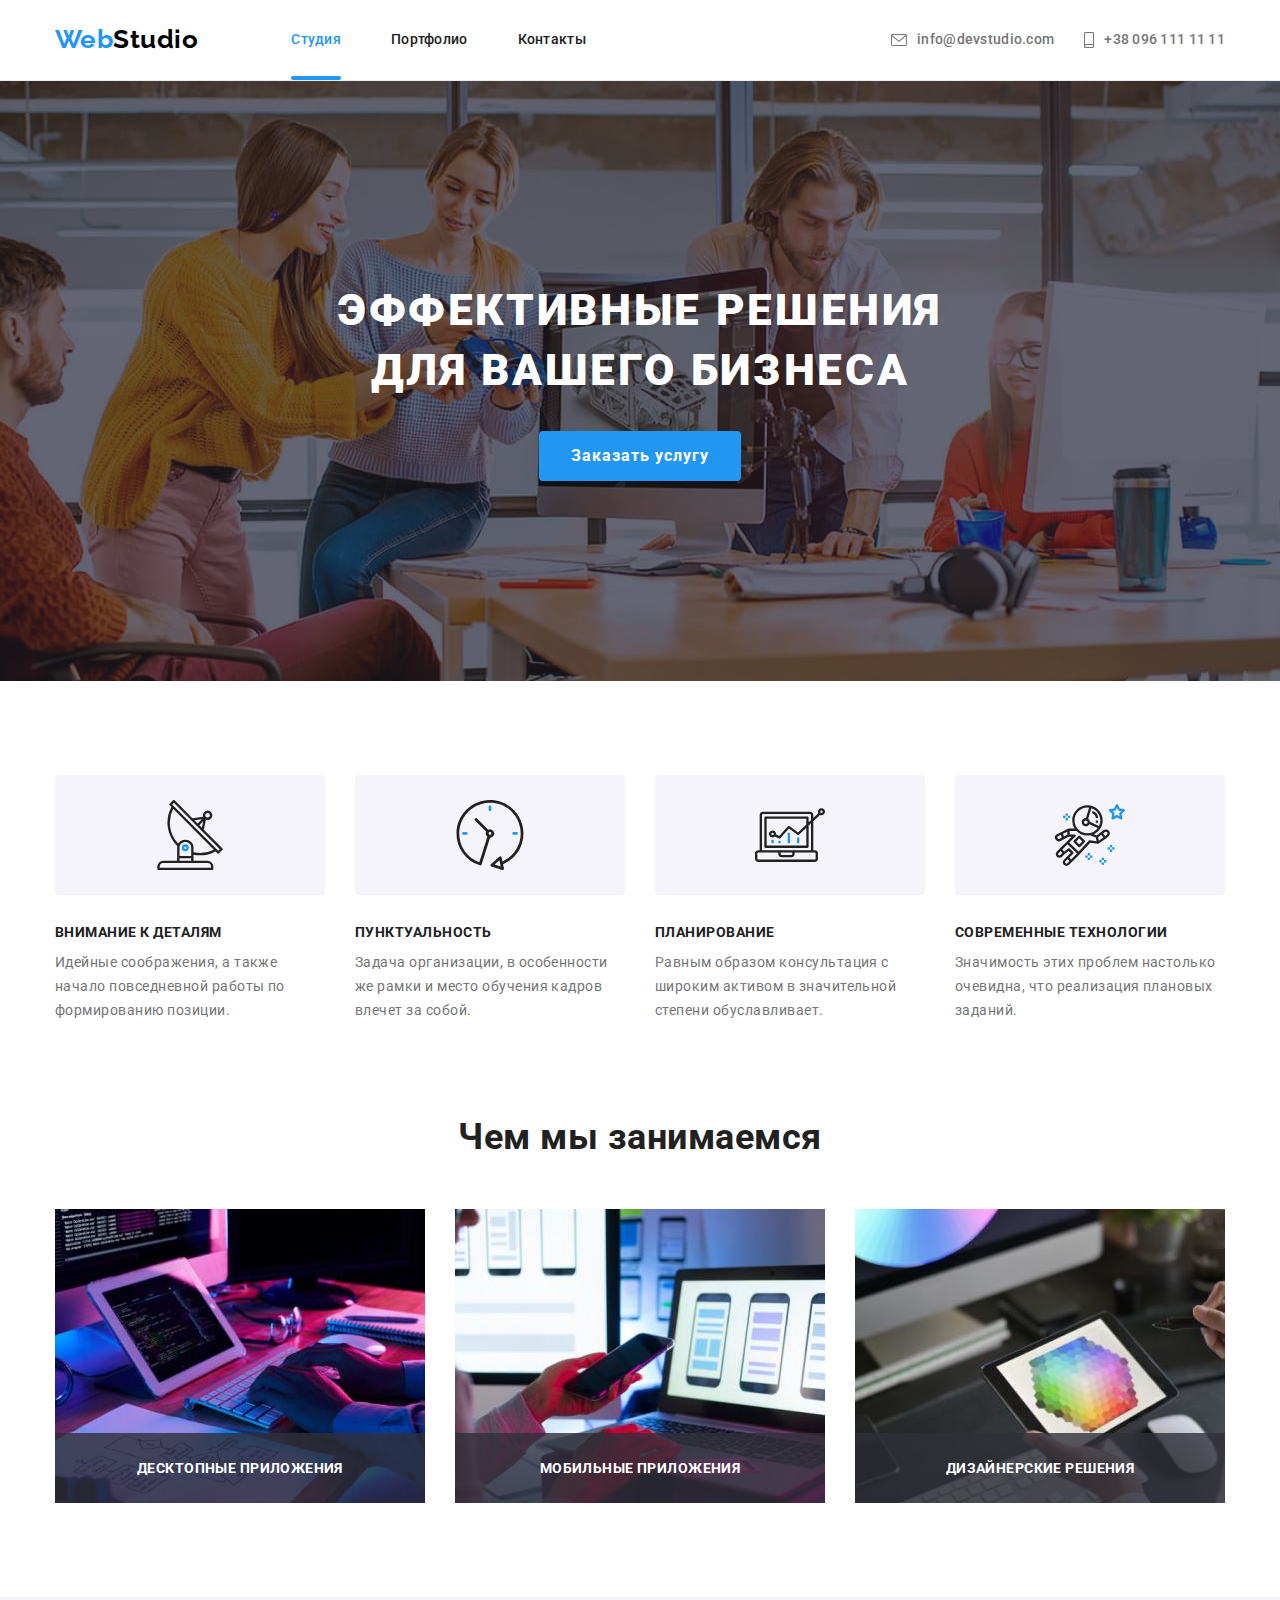
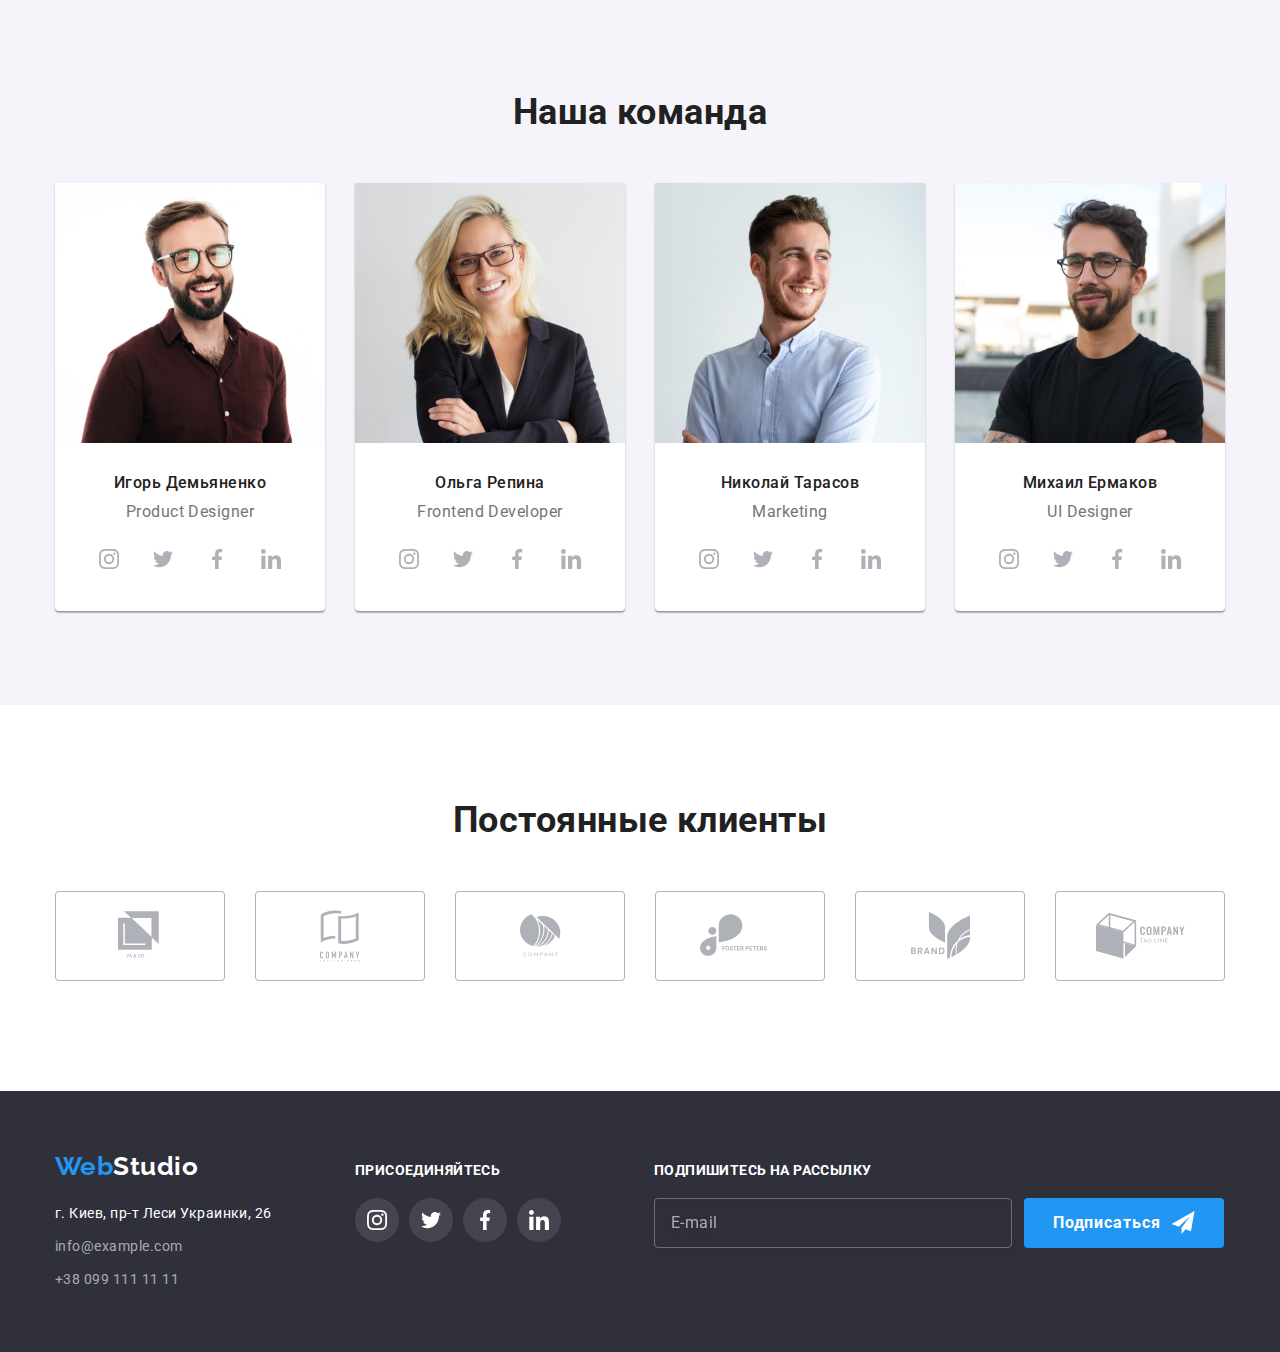
==== commit 159cb532: "refresh" ====
--- a/index.html
+++ b/index.html
@@ -14,7 +14,7 @@
       rel="stylesheet"
       href="https://cdnjs.cloudflare.com/ajax/libs/modern-normalize/1.0.0/modern-normalize.min.css"
     />
-    <link rel="stylesheet" href="./css/main.css" />
+    <link rel="stylesheet" href="./css/main.min.css" />
   </head>
 
   <body>
@@ -41,7 +41,7 @@
           </ul>
         </nav>
 
-        <ul class="communication-list">
+        <ul class="communication">
           <li class="communication__item">
             <a class="communication__link" href="mailto:info@devstudio.com">
               <svg class="communication__icon" width="16" height="12">
@@ -64,7 +64,6 @@
 
     <main>
       <section class="section section-hero">
-        <!-- <div class="section-hero__thumb"> -->
         <div class="container">
           <h1 class="section-hero__title">
             Эффективные решения <br />для вашего бизнеса
@@ -78,7 +77,6 @@
             Заказать услугу
           </button>
         </div>
-        <!-- </div> -->
       </section>
 
       <section class="section section-advantages">
@@ -88,7 +86,7 @@
             Наши преимущества
           </h2>
 
-          <ul class="advantage-list">
+          <ul class="advantage">
             <li class="advantage__item">
               <div class="advantage__container">
                 <svg class="avantage__icon" width="70" height="70">
@@ -439,7 +437,7 @@
     <section class="section section-clients">
       <div class="container">
         <h2 class="clients__title">Постоянные клиенты</h2>
-        <ul class="clients__list">
+        <ul class="clients">
           <li class="clients__item">
             <a
               class="clients__link"
@@ -538,7 +536,7 @@
             </ul>
           </address>
         </div>
-        <div class="join-offer-container">
+        <div class="join-offer">
           <p class="join-offer__title">
             <b>Присоединяйтесь</b>
           </p>
--- a/css/main.min.css
+++ b/css/main.min.css
@@ -0,0 +1,2 @@
+:root{--accent-color: #2196f3;--current-bg-color: #2196f3;--current-txt-color: #fff;--main-txt-color: #212121;--secondary-txt-color: #757575;--third-txt-color: rgba(255, 255, 255, 0.6);--main-bg-color: #fff;--secondary-bg-color: #2f303a;--third-bg-color: #f5f4fa;--main-font-name: 'Roboto';--main-font-family: sans-serif;--secondary-font-name: 'Raleway';--secondary-font-family: sans-serif;--delay: 250ms;--time-function: cubic-bezier(0.4, 0, 0.2, 1)}body{font-family:var(--main-font-name),var(--main-font-family);font-style:normal;letter-spacing:0.03em;color:var(--main-txt-color);background-color:var(--main-bg-color)}img{display:block;max-width:100%}*:focus{outline-width:1px;outline-style:dotted;outline-color:var(--accent-color)}.section{padding-top:94px;padding-bottom:94px}.container{width:1200px;margin-left:auto;margin-right:auto;padding-left:15px;padding-right:15px}.logo{font-family:var(--secondary-font-name),var(--secondary-font-family);font-weight:700;font-size:26px;line-height:1.19;color:var(--accent-color);text-decoration:none}.logo__studio--black{color:#000}.logo__studio--white{color:#fff}.social-networks{display:-webkit-box;display:-ms-flexbox;display:flex;-webkit-box-pack:justify;-ms-flex-pack:justify;justify-content:space-between;margin:0;padding:0;list-style:none}.social-networks__icon{fill:currentColor}.social-networks__link--join-offer,.social-networks__link--personal-cards{display:-webkit-box;display:-ms-flexbox;display:flex;-webkit-box-pack:center;-ms-flex-pack:center;justify-content:center;-webkit-box-align:center;-ms-flex-align:center;align-items:center;width:44px;height:44px;border:none;border-radius:50%}.page-header{border-bottom:1px solid #ececec}.page-header__container{display:-webkit-box;display:-ms-flexbox;display:flex;padding-top:0;padding-bottom:0;-webkit-box-align:center;-ms-flex-align:center;align-items:center}.page-header__logo{margin-top:24px;margin-bottom:25px}.navigation{display:-webkit-box;display:-ms-flexbox;display:flex;-webkit-box-align:center;-ms-flex-align:center;align-items:center}.navigation__menu{display:-webkit-box;display:-ms-flexbox;display:flex;margin:0 0 0 93px;padding:0;list-style:none}.navigation__item:not(:first-child){margin-left:50px}.navigation__link{display:block;font-weight:500;font-size:14px;line-height:1.14;letter-spacing:0.02em;color:var(--main-txt-color);text-decoration:none;-webkit-transition:color var(--delay) var(--time-function);transition:color var(--delay) var(--time-function)}.navigation__link:hover,.navigation__link:focus{color:var(--accent-color)}.navigation__link--current{position:relative;color:var(--accent-color)}.navigation__link--current::after{position:absolute;left:0;bottom:0;-webkit-transform:translateY(calc(100% + 28px));transform:translateY(calc(100% + 28px));display:block;width:100%;height:4px;content:'';background-color:var(--accent-color);border-radius:2px}.communication{display:-webkit-box;display:-ms-flexbox;display:flex;margin:0 0 0 auto;padding:0;list-style:none}.communication__item:not(:first-child){margin-left:30px}.communication__link{display:-webkit-box;display:-ms-flexbox;display:flex;-webkit-box-align:center;-ms-flex-align:center;align-items:center;font-weight:500;font-size:14px;line-height:1.14;letter-spacing:0.02em;color:var(--secondary-txt-color);text-decoration:none;-webkit-transition:color var(--delay) var(--time-function);transition:color var(--delay) var(--time-function)}.communication__link:hover,.communication__link:focus{color:var(--accent-color)}.communication__icon{margin-right:10px;fill:currentColor}.page-footer{padding-top:60px;padding-bottom:60px;background-color:var(--secondary-bg-color)}.page-footer__logo{display:inline-block;margin-bottom:20px}.address-container{margin-right:83px}.address{font-style:normal;font-weight:400;font-size:14px;line-height:1.714;color:#fff}.address__item{margin-top:9px}.address__link{font-weight:400;font-size:14px;line-height:1.71;color:var(--third-txt-color);text-decoration:none;-webkit-transition:color var(--delay) var(--time-function);transition:color var(--delay) var(--time-function)}.address__link:hover,.address__link:focus{color:var(--accent-color)}.join-offer{width:206px;max-height:80px;margin-right:93px}.join-offer__title{margin-top:0;margin-bottom:20px;font-weight:400;font-size:14px;line-height:1.143;letter-spacing:0.03em;text-transform:uppercase;color:var(--current-txt-color)}.social-networks__link--join-offer{color:var(--current-txt-color);background-color:rgba(255,255,255,0.1);-webkit-transition:background-color var(--delay) var(--time-function);transition:background-color var(--delay) var(--time-function)}.social-networks__link--join-offer:hover,.social-networks__link--join-offer:focus{background-color:var(--accent-color)}.social-networks__link--join-offer:focus{outline:none}.page-footer__container{display:-webkit-box;display:-ms-flexbox;display:flex;-ms-flex-wrap:wrap;flex-wrap:wrap;-webkit-box-align:baseline;-ms-flex-align:baseline;align-items:baseline}.address__list{margin:0;padding:0;list-style:none}.sign-container__title{margin-top:0;margin-bottom:20px;font-weight:400;font-size:14px;line-height:1.143;letter-spacing:0.03em;text-transform:uppercase;color:var(--current-txt-color)}.sign-form{display:-webkit-box;display:-ms-flexbox;display:flex}.sign-form__email{padding-left:16px;padding-right:16px;width:358px;height:50px;font-weight:400;font-size:16px;line-height:1.25;letter-spacing:0.03em;color:var(--current-txt-color);background-color:transparent;border:1px solid rgba(255,255,255,0.3);-webkit-filter:drop-shadow(0px 4px 4px rgba(0,0,0,0.15));filter:drop-shadow(0px 4px 4px rgba(0,0,0,0.15));border-radius:4px;-webkit-transition:border-color var(--delay) var(--time-function);transition:border-color var(--delay) var(--time-function)}.sign-form__email::-webkit-input-placeholder{color:var(--third-txt-color)}.sign-form__email:-ms-input-placeholder{color:var(--third-txt-color)}.sign-form__email::-ms-input-placeholder{color:var(--third-txt-color)}.sign-form__email::placeholder{color:var(--third-txt-color)}.sign-form__email:hover{border-color:var(--accent-color)}.sign-button{display:-webkit-inline-box;display:-ms-inline-flexbox;display:inline-flex;-webkit-box-pack:center;-ms-flex-pack:center;justify-content:center;-webkit-box-align:center;-ms-flex-align:center;align-items:center;margin-left:12px;padding:0;width:200px;height:50px;font-weight:700;font-size:16px;line-height:1.875px;letter-spacing:0.06em;color:var(--current-txt-color);background-color:var(--current-bg-color);border:none;border-radius:4px;cursor:pointer;-webkit-transition:-webkit-box-shadow var(--delay) var(--time-function);transition:-webkit-box-shadow var(--delay) var(--time-function);transition:box-shadow var(--delay) var(--time-function);transition:box-shadow var(--delay) var(--time-function), -webkit-box-shadow var(--delay) var(--time-function)}.sign-button:hover{-webkit-box-shadow:0px 4px 4px rgba(0,0,0,0.15);box-shadow:0px 4px 4px rgba(0,0,0,0.15)}.sign-button__icon{margin-left:10px;fill:currentcolor}.section-hero{padding-top:200px;padding-bottom:200px;background-color:#c4c4c4;background-image:-webkit-gradient(linear, left top, right top, from(rgba(47,48,58,0.4)), to(rgba(47,48,58,0.4))),url("../images/img-bg-hero.jpg");background-image:linear-gradient(to right, rgba(47,48,58,0.4), rgba(47,48,58,0.4)),url("../images/img-bg-hero.jpg");background-size:cover;background-position:center;background-repeat:no-repeat}.section-hero__title{margin-top:0;margin-bottom:30px;font-weight:900;font-size:44px;line-height:1.36;letter-spacing:0.06em;color:#fff;text-align:center;text-transform:uppercase}.section-hero__button{display:block;margin-left:auto;margin-right:auto;padding:10px 32px;font-weight:700;font-size:16px;line-height:1.88;letter-spacing:0.06em;color:var(--current-txt-color);text-align:center;background-color:var(--current-bg-color);border:none;border-radius:4px;-webkit-box-sizing:border-box;box-sizing:border-box;-webkit-box-shadow:0px 4px 4px rgba(0,0,0,0.15);box-shadow:0px 4px 4px rgba(0,0,0,0.15);cursor:pointer}.section-advantages{padding-bottom:0}.advantage{display:-webkit-box;display:-ms-flexbox;display:flex;margin:0;padding:0;list-style:none}.advantage__item{width:270px}.advantage__item:not(:first-child){margin-left:30px}.advantage__container{display:-webkit-box;display:-ms-flexbox;display:flex;-webkit-box-pack:center;-ms-flex-pack:center;justify-content:center;-webkit-box-align:center;-ms-flex-align:center;align-items:center;width:270px;height:120px;margin-bottom:30px;background-color:var(--third-bg-color);border-radius:4px;border:none}.advantage__title{margin-top:0;margin-bottom:10px;font-weight:700;font-size:14px;line-height:1.14;text-transform:uppercase}.advantage__description{margin-top:0;margin-bottom:0;font-weight:400;font-size:14px;line-height:1.71;color:var(--secondary-txt-color)}.section-case__title{margin-top:0;margin-bottom:50px;font-weight:700;font-size:36px;line-height:1.17;text-align:center}.section-case__list{display:-webkit-box;display:-ms-flexbox;display:flex;-webkit-box-pack:justify;-ms-flex-pack:justify;justify-content:space-between;margin:0;padding:0;list-style:none}.section-case__item{position:relative}.section-case__description{position:absolute;left:0;bottom:0;display:inline-block;margin:0;padding-top:27px;padding-bottom:27px;width:100%;font-weight:700;font-size:14px;line-height:1.143;letter-spacing:0.03em;text-transform:uppercase;text-align:center;color:var(--current-txt-color);background:rgba(47,48,58,0.8)}.section-team{background-color:var(--third-bg-color)}.section-team__title{margin-top:0;margin-bottom:50px;font-weight:700;font-size:36px;line-height:1.17;text-align:center}.personal-cards{--person-set-gap: 30px;display:-webkit-box;display:-ms-flexbox;display:flex;-ms-flex-wrap:wrap;flex-wrap:wrap;margin-top:calc(-1 * var(--person-set-gap));margin-right:0;margin-bottom:0;margin-left:calc(-1 * var(--person-set-gap));padding:0;list-style:none}.personal-cards__item{-ms-flex-preferred-size:calc(100% / 4 - var(--person-set-gap));flex-basis:calc(100% / 4 - var(--person-set-gap));margin-top:var(--person-set-gap);margin-left:var(--person-set-gap);background-color:#fff;-webkit-box-shadow:0px 1px 3px rgba(0,0,0,0.12),0px 1px 1px rgba(0,0,0,0.14),0px 2px 1px rgba(0,0,0,0.2);box-shadow:0px 1px 3px rgba(0,0,0,0.12),0px 1px 1px rgba(0,0,0,0.14),0px 2px 1px rgba(0,0,0,0.2);border-radius:0px 0px 4px 4px}.personal-cards__info{padding:30px 32px}.personal-cards__name{margin-top:0;margin-bottom:10px;font-weight:500;font-size:16px;line-height:1.19;text-align:center}.personal-cards__position{margin-top:0;margin-bottom:16px;font-weight:400;font-size:16px;line-height:1.19;color:var(--secondary-txt-color);text-align:center}.social-networks__link--personal-cards{color:#afb1b8;background-color:transparent;-webkit-transition:background-color var(--delay) var(--time-function),color var(--delay) var(--time-function);transition:background-color var(--delay) var(--time-function),color var(--delay) var(--time-function)}.social-networks__link--personal-cards:hover,.social-networks__link--personal-cards:focus{color:var(--current-txt-color);background-color:var(--accent-color)}.social-networks__link--personal-cards:focus{outline:none}.clients__title{margin-top:0;margin-bottom:50px;font-weight:700;font-size:36px;line-height:1.17;text-align:center}.clients{display:-webkit-box;display:-ms-flexbox;display:flex;-webkit-box-pack:justify;-ms-flex-pack:justify;justify-content:space-between;padding:0;list-style:none}.clients__link{display:-webkit-box;display:-ms-flexbox;display:flex;-webkit-box-pack:center;-ms-flex-pack:center;justify-content:center;-webkit-box-align:center;-ms-flex-align:center;align-items:center;width:170px;height:90px;color:#afb1b8;background-color:transparent;border-radius:4px;border:1px solid #afb1b8;-webkit-transition:color var(--delay) var(--time-function),border-color var(--delay) var(--time-function);transition:color var(--delay) var(--time-function),border-color var(--delay) var(--time-function)}.clients__link:hover,.clients__link:focus{color:var(--accent-color);border-color:var(--accent-color)}.clients__link:focus{outline:none}.clients__icon{fill:currentColor}.section-portfolio__button-list{display:-webkit-box;display:-ms-flexbox;display:flex;-webkit-box-pack:center;-ms-flex-pack:center;justify-content:center;margin-top:0;margin-bottom:50px;padding-left:0;list-style:none}.section-portfolio__button-item:not(:last-child){margin-right:8px}.section-portfolio__button{padding:6px 22px;font-weight:500;font-size:16px;line-height:1.63;letter-spacing:0.03em;color:var(--main-txt-color);text-align:center;background-color:var(--third-bg-color);border-style:none;border-radius:4px;-webkit-box-shadow:none;box-shadow:none;cursor:pointer;-webkit-transition:background-color var(--delay) var(--time-function),color var(--delay) var(--time-function),-webkit-box-shadow var(--delay) var(--time-function);transition:background-color var(--delay) var(--time-function),color var(--delay) var(--time-function),-webkit-box-shadow var(--delay) var(--time-function);transition:background-color var(--delay) var(--time-function),color var(--delay) var(--time-function),box-shadow var(--delay) var(--time-function);transition:background-color var(--delay) var(--time-function),color var(--delay) var(--time-function),box-shadow var(--delay) var(--time-function),-webkit-box-shadow var(--delay) var(--time-function)}.section-portfolio__button:hover,.section-portfolio__button:focus{color:var(--current-txt-color);background-color:var(--current-bg-color);-webkit-box-shadow:0px 3px 1px rgba(0,0,0,0.1),0px 1px 2px rgba(0,0,0,0.08),0px 2px 2px rgba(0,0,0,0.12);box-shadow:0px 3px 1px rgba(0,0,0,0.1),0px 1px 2px rgba(0,0,0,0.08),0px 2px 2px rgba(0,0,0,0.12)}.section-portfolio__work-list{--card-set-gap: 30px;display:-webkit-box;display:-ms-flexbox;display:flex;-ms-flex-wrap:wrap;flex-wrap:wrap;margin-top:calc(-1 * var(--card-set-gap));margin-right:0;margin-bottom:0;margin-left:calc(-1 * var(--card-set-gap));padding-left:0;list-style:none}.card{-ms-flex-preferred-size:calc(100% / 3 - var(--card-set-gap));flex-basis:calc(100% / 3 - var(--card-set-gap));margin-top:var(--card-set-gap);margin-left:var(--card-set-gap);background-color:#fff}.card__link{display:block;text-decoration:none;outline:none;-webkit-transition:-webkit-box-shadow var(--delay) var(--time-function);transition:-webkit-box-shadow var(--delay) var(--time-function);transition:box-shadow var(--delay) var(--time-function);transition:box-shadow var(--delay) var(--time-function), -webkit-box-shadow var(--delay) var(--time-function)}.card__link:hover,.card__link:focus{-webkit-box-shadow:0px 1px 1px rgba(0,0,0,0.12),0px 4px 4px rgba(0,0,0,0.06),1px 4px 6px rgba(0,0,0,0.16);box-shadow:0px 1px 1px rgba(0,0,0,0.12),0px 4px 4px rgba(0,0,0,0.06),1px 4px 6px rgba(0,0,0,0.16)}.card__thumb{position:relative;overflow:hidden}.card__overlay{position:absolute;top:0;left:0;-webkit-transform:translateY(100%);transform:translateY(100%);-webkit-transition:-webkit-transform var(--delay) var(--time-function);transition:-webkit-transform var(--delay) var(--time-function);transition:transform var(--delay) var(--time-function);transition:transform var(--delay) var(--time-function), -webkit-transform var(--delay) var(--time-function);display:inline-block;width:100%;height:100%;padding:63px 24px;background-color:var(--current-bg-color);opacity:0.9}.card__link:hover .card__overlay,.card__link:focus .card__overlay{-webkit-transform:translateY(0);transform:translateY(0)}.card__describe{margin:0;font-weight:400;font-size:18px;line-height:1.556;letter-spacing:0.03em;color:var(--current-txt-color)}.card__info-container{padding:20px 24px;border:1px solid #eee;border-top:none}.card__title{margin-top:0;margin-bottom:4px;font-weight:700;font-size:18px;line-height:2;letter-spacing:0.06em;color:var(--main-txt-color)}.card__type{margin:0;font-weight:400;font-size:16px;line-height:1.88;color:var(--secondary-txt-color)}.backdrop{position:fixed;top:0;left:0;width:100vw;height:100vh;background-color:rgba(0,0,0,0.2);opacity:1;-webkit-transition:opacity var(--delay) var(--time-function);transition:opacity var(--delay) var(--time-function)}.backdrop.is-hidden{visibility:hidden;opacity:0;pointer-events:none}.modal{position:absolute;top:50%;left:50%;-webkit-transform:translate(-50%, -50%) scale(1);transform:translate(-50%, -50%) scale(1);min-width:528px;min-height:581px;padding:40px;background-color:var(--main-bg-color);-webkit-box-shadow:0px 1px 3px rgba(0,0,0,0.12),0px 1px 1px rgba(0,0,0,0.14),0px 2px 1px rgba(0,0,0,0.2);box-shadow:0px 1px 3px rgba(0,0,0,0.12),0px 1px 1px rgba(0,0,0,0.14),0px 2px 1px rgba(0,0,0,0.2);border-radius:4px;-webkit-transition:-webkit-transform var(--delay) var(--time-function);transition:-webkit-transform var(--delay) var(--time-function);transition:transform var(--delay) var(--time-function);transition:transform var(--delay) var(--time-function), -webkit-transform var(--delay) var(--time-function)}.backdrop.is-hidden .modal{-webkit-transform:translate(-50%, -50%) scale(0.8);transform:translate(-50%, -50%) scale(0.8)}.close-button{position:absolute;top:0;right:0;-webkit-transform:translate(-8px, 8px);transform:translate(-8px, 8px);display:-webkit-box;display:-ms-flexbox;display:flex;-webkit-box-pack:center;-ms-flex-pack:center;justify-content:center;-webkit-box-align:center;-ms-flex-align:center;align-items:center;padding:0;width:30px;height:30px;color:#000;background-color:transparent;border:1px solid rgba(0,0,0,0.1);border-radius:50%;-webkit-transition:color var(--delay) var(--time-function);transition:color var(--delay) var(--time-function)}.close-button:hover,.close-button:focus{color:var(--accent-color)}.close-button__icon{fill:currentColor}.modal__title{margin-top:0;margin-bottom:12px;font-weight:700;font-size:20px;line-height:1.15;text-align:center;letter-spacing:0.03em}.submit-button{display:block;margin:30px auto 0;padding:0;width:200px;height:50px;font-weight:700;font-size:16px;line-height:1.875;letter-spacing:0.06em;color:var(--current-txt-color);background-color:var(--current-bg-color);border:none;border-radius:4px;-webkit-box-shadow:none;box-shadow:none;-webkit-transition:background-color var(--delay) var(--time-function),-webkit-box-shadow var(--delay) var(--time-function);transition:background-color var(--delay) var(--time-function),-webkit-box-shadow var(--delay) var(--time-function);transition:background-color var(--delay) var(--time-function),box-shadow var(--delay) var(--time-function);transition:background-color var(--delay) var(--time-function),box-shadow var(--delay) var(--time-function),-webkit-box-shadow var(--delay) var(--time-function)}.submit-button:hover,.submit-button:focus{background-color:#188ce8;-webkit-box-shadow:0px 4px 4px rgba(0,0,0,0.15);box-shadow:0px 4px 4px rgba(0,0,0,0.15)}.modal-form__label{display:block;margin-bottom:4px;font-weight:400;font-size:12px;line-height:1.167;letter-spacing:0.01em;color:var(--secondary-txt-color)}.modal-form__container{position:relative;margin-bottom:10px}.modal-form__input{padding:12px 16px 12px 42px;width:100%;height:40px;font-weight:400;font-size:14px;line-height:1.714;letter-spacing:0.03em;color:var(--secondary-txt-color);border:1px solid rgba(33,33,33,0.2);border-radius:4px;-webkit-transition:color var(--delay) var(--time-function),border-color var(--delay) var(--time-function);transition:color var(--delay) var(--time-function),border-color var(--delay) var(--time-function)}.modal-form__container:hover .modal-form__input,.modal-form__container:focus-within .modal-form__input{border-color:var(--accent-color)}.modal-form__icon{position:absolute;top:50%;left:12px;-webkit-transform:translateY(-50%);transform:translateY(-50%);-webkit-transition:fill var(--delay) var(--time-function);transition:fill var(--delay) var(--time-function)}.modal-form__container:hover .modal-form__icon,.modal-form__container:focus-within .modal-form__icon{fill:var(--accent-color)}.modal-form__textarea{display:block;padding:12px 16px;width:100%;height:120px;resize:none;font-weight:400;font-size:14px;line-height:1.714;letter-spacing:0.03em;color:var(--secondary-txt-color);border:1px solid rgba(33,33,33,0.2);border-radius:4px;-webkit-transition:color var(--delay) var(--time-function),border-color var(--delay) var(--time-function);transition:color var(--delay) var(--time-function),border-color var(--delay) var(--time-function)}.modal-form__textarea::-webkit-input-placeholder{font-weight:400;font-size:12px;line-height:1.167;letter-spacing:0.01em;color:rgba(117,117,117,0.5)}.modal-form__textarea:-ms-input-placeholder{font-weight:400;font-size:12px;line-height:1.167;letter-spacing:0.01em;color:rgba(117,117,117,0.5)}.modal-form__textarea::-ms-input-placeholder{font-weight:400;font-size:12px;line-height:1.167;letter-spacing:0.01em;color:rgba(117,117,117,0.5)}.modal-form__textarea::placeholder{font-weight:400;font-size:12px;line-height:1.167;letter-spacing:0.01em;color:rgba(117,117,117,0.5)}.modal-form__container:hover .modal-form__textarea,.modal-form__container:focus-within .modal-form__textarea{border-color:var(--accent-color)}.modal-form__checkbox-container{margin-top:20px;font-weight:400;font-size:14px;line-height:1.714;letter-spacing:0.03em;color:var(--secondary-txt-color);text-align:center}.modal-form__checkbox-link{color:var(--accent-color);-webkit-text-decoration-line:underline;text-decoration-line:underline}.modal-form__checkbox-icon{margin-right:8px;fill:var(--accent-color);background-color:transparent;border:2px solid black;border-radius:2px;-webkit-transition:border-color var(--delay) var(--time-function);transition:border-color var(--delay) var(--time-function);cursor:pointer}.modal-form__checkbox-input:checked+.modal-form__checkbox-icon{border:none}.modal-form__checkbox-icon:hover{border-color:var(--accent-color)}.modal-form__checkbox-input:focus+.modal-form__checkbox-icon{border-color:var(--accent-color);outline:0.5px dotted}.checkbox-icon__source{display:none}.modal-form__checkbox-input:checked+.modal-form__checkbox-icon .checkbox-icon__source{display:block}.modal-form__checkbox-label{display:-webkit-box;display:-ms-flexbox;display:flex;-webkit-box-pack:center;-ms-flex-pack:center;justify-content:center;-webkit-box-align:center;-ms-flex-align:center;align-items:center;-moz-user-select:none;-ms-user-select:none;-o-user-select:none;-webkit-user-select:none;user-select:none}.visually-hidden{position:absolute;width:1px;height:1px;margin:-1px;border:0;padding:0;white-space:nowrap;-webkit-clip-path:inset(100%);clip-path:inset(100%);clip:rect(0 0 0 0);overflow:hidden}
+/*# sourceMappingURL=main.min.css.map */